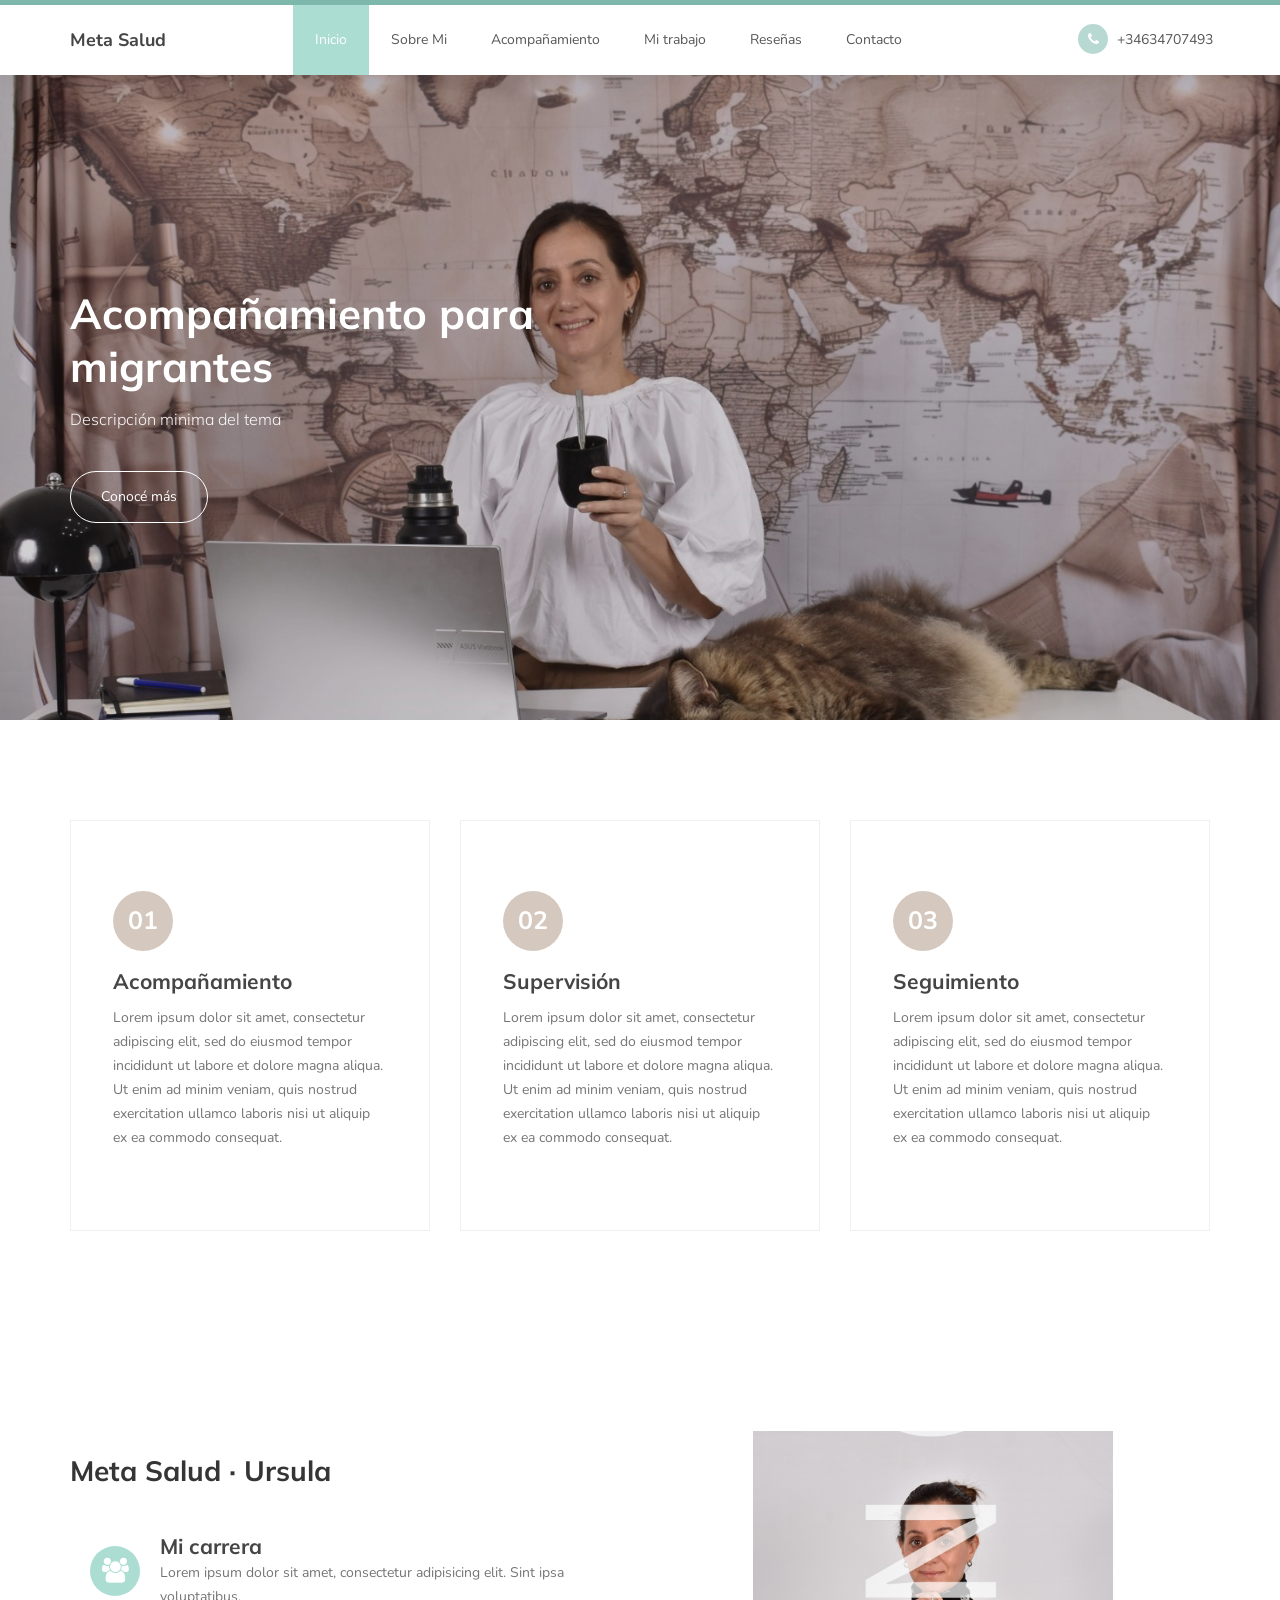
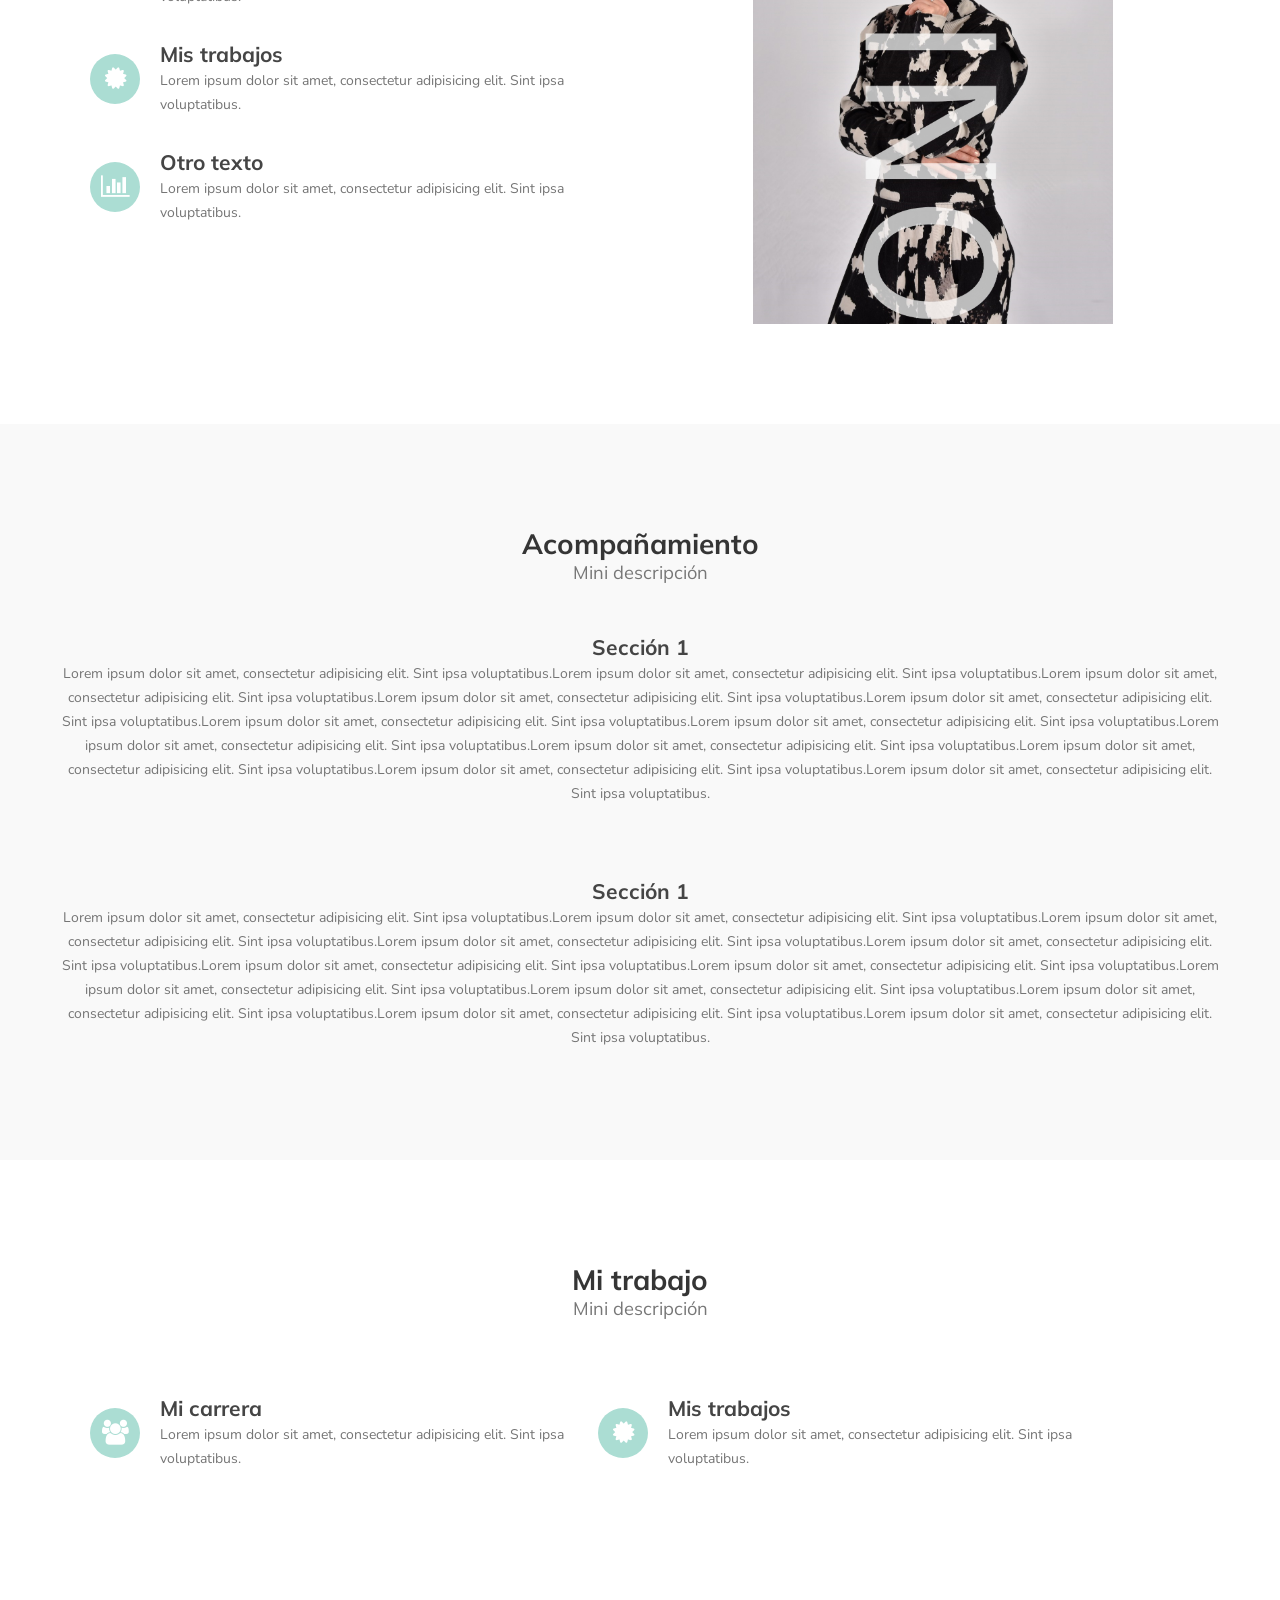
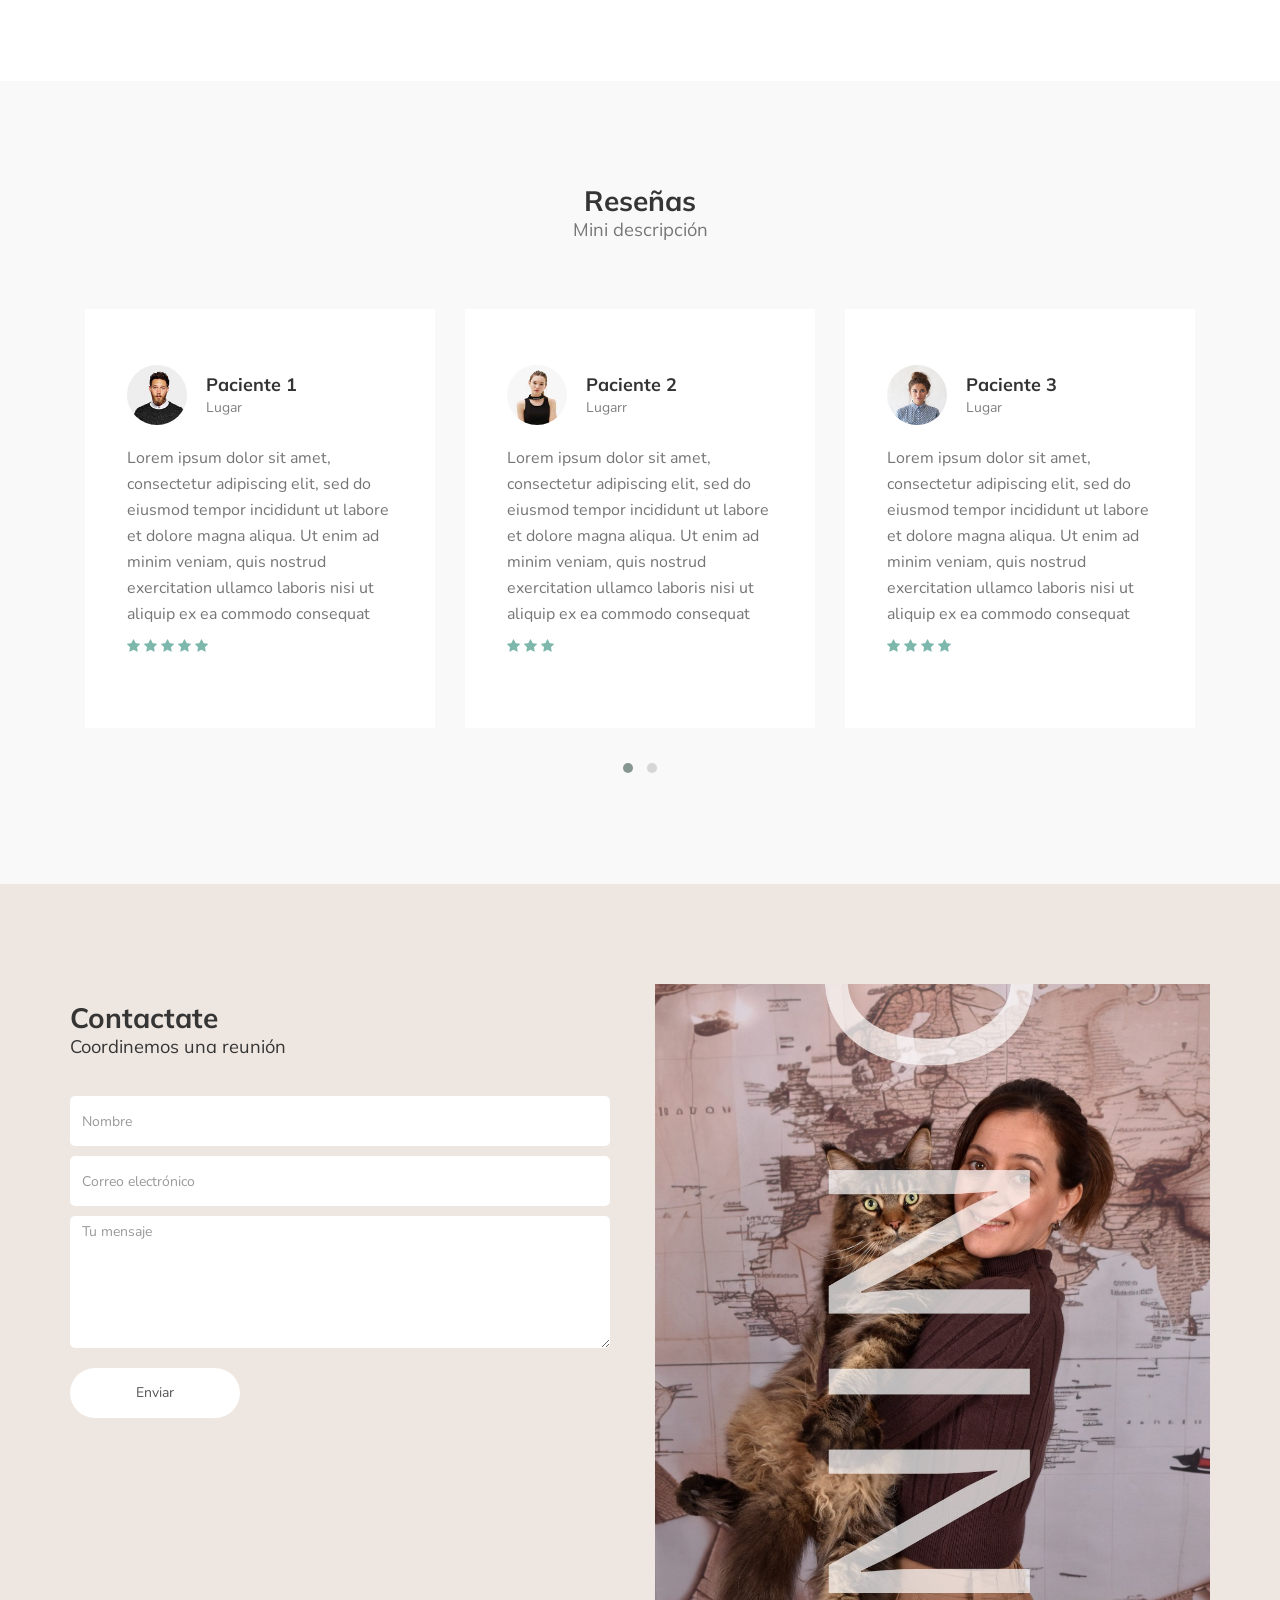
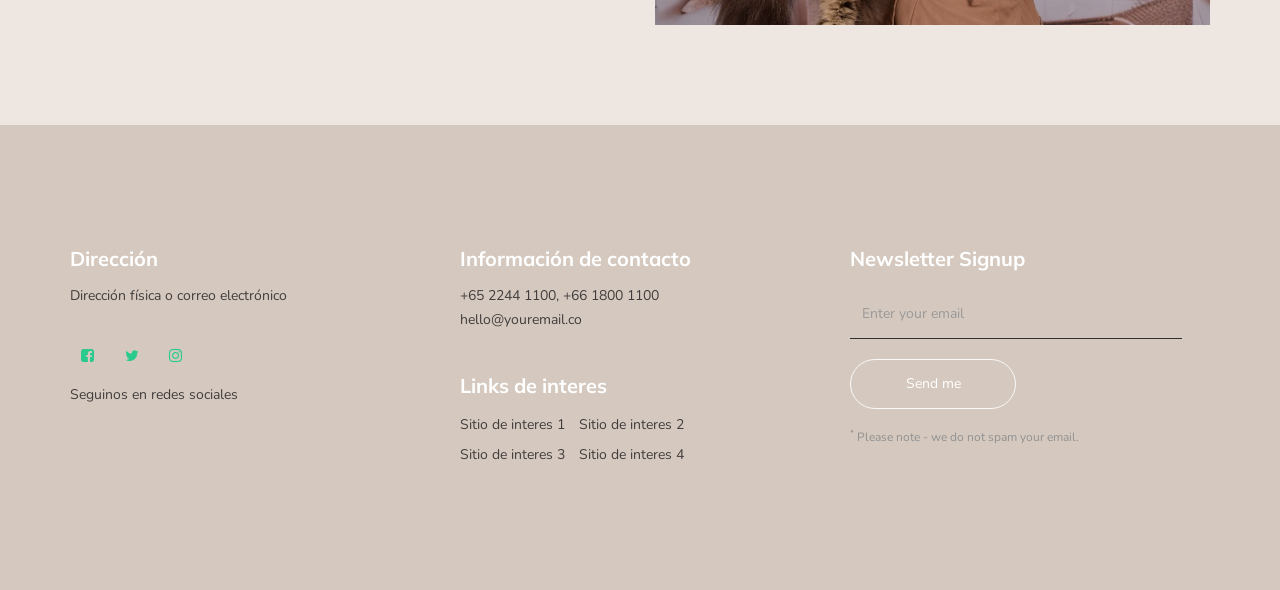
==== index.html @ 5725abe3 "Add files via upload" ====
<!DOCTYPE html>
<html lang="en">
<head>

     <title>Meta Salud - Ursula</title>
<!-- 

Known Template 

https://templatemo.com/tm-516-known

-->
     <meta charset="UTF-8">
     <meta http-equiv="X-UA-Compatible" content="IE=Edge">
     <meta name="description" content="">
     <meta name="keywords" content="">
     <meta name="author" content="">
     <meta name="viewport" content="width=device-width, initial-scale=1, maximum-scale=1">

     <link rel="stylesheet" href="css/bootstrap.min.css">
     <link rel="stylesheet" href="css/font-awesome.min.css">
     <link rel="stylesheet" href="css/owl.carousel.css">
     <link rel="stylesheet" href="css/owl.theme.default.min.css">

     <!-- MAIN CSS -->
     <link rel="stylesheet" href="css/templatemo-style.css">

</head>
<body id="top" data-spy="scroll" data-target=".navbar-collapse" data-offset="50">

     <!-- PRE LOADER -->
     <section class="preloader">
          <div class="spinner">

               <span class="spinner-rotate"></span>
               
          </div>
     </section>


     <!-- MENU -->
     <section class="navbar custom-navbar navbar-fixed-top" role="navigation">
          <div class="container">

               <div class="navbar-header">
                    <button class="navbar-toggle" data-toggle="collapse" data-target=".navbar-collapse">
                         <span class="icon icon-bar"></span>
                         <span class="icon icon-bar"></span>
                         <span class="icon icon-bar"></span>
                    </button>

                    <!-- lOGO TEXT HERE -->
                    <a href="#" class="navbar-brand">Meta Salud</a>
               </div>

               <!-- MENU LINKS -->
               <div class="collapse navbar-collapse">
                    <ul class="nav navbar-nav navbar-nav-first">
                         <li><a href="#top" class="smoothScroll">Inicio</a></li>
                         <li><a href="#about" class="smoothScroll">Sobre Mi</a></li>
                         <li><a href="#team" class="smoothScroll">Acompañamiento</a></li>
                         <li><a href="#courses" class="smoothScroll">Mi trabajo</a></li>
                         <li><a href="#testimonial" class="smoothScroll">Reseñas</a></li>
                         <li><a href="#contact" class="smoothScroll">Contacto</a></li>
                    </ul>

                    <ul class="nav navbar-nav navbar-right">
                         <li><a href="https://wa.me/+34634707493"><i class="fa fa-phone"></i> +34634707493</a></li>
                    </ul>
               </div>

          </div>
     </section>


     <!-- HOME -->
     <section id="home">
          <div class="row">

                    <div class="owl-carousel owl-theme home-slider">
                         <div class="item item-first">
                              <div class="caption">
                                   <div class="container">
                                        <div class="col-md-6 col-sm-12">
                                             <h1>Acompañamiento para migrantes</h1>
                                             <h3>Descripción minima del tema</h3>
                                             <a href="#feature" class="section-btn btn btn-default smoothScroll">Conocé más</a>
                                        </div>
                                   </div>
                              </div>
                         </div>

                         <div class="item item-second">
                              <div class="caption">
                                   <div class="container">
                                        <div class="col-md-6 col-sm-12">
                                             <h1>Terapia Psicológica para migrantes</h1>
                                             <h3>Descripción minima del tema.</h3>
                                             <a href="#feature" class="section-btn btn btn-default smoothScroll">Conocé más</a>
                                        </div>
                                   </div>
                              </div>
                         </div>

                         <div class="item item-third">
                              <div class="caption">
                                   <div class="container">
                                        <div class="col-md-6 col-sm-12">
                                             <h1>Necesitas acompañamiento?</h1>
                                             <h3>Descripción minima del tema <a rel="nofollow" href="https://www.facebook.com/templatemo">templatemo</a> page.</h3>
                                             <a href="#contact" class="section-btn btn btn-default smoothScroll">Contactame</a>
                                        </div>
                                   </div>
                              </div>
                         </div>
                    </div>
          </div>
     </section>


     <!-- FEATURE -->
     <section id="feature">
          <div class="container">
               <div class="row">

                    <div class="col-md-4 col-sm-4">
                         <div class="feature-thumb">
                              <span>01</span>
                              <h3>Acompañamiento</h3>
                              <p>Lorem ipsum dolor sit amet, consectetur adipiscing elit, sed do eiusmod tempor incididunt ut labore et dolore magna aliqua. Ut enim ad minim veniam, quis nostrud exercitation ullamco laboris nisi ut aliquip ex ea commodo consequat.</p>
                         </div>
                    </div>

                    <div class="col-md-4 col-sm-4">
                         <div class="feature-thumb">
                              <span>02</span>
                              <h3>Supervisión</h3>
                              <p>Lorem ipsum dolor sit amet, consectetur adipiscing elit, sed do eiusmod tempor incididunt ut labore et dolore magna aliqua. Ut enim ad minim veniam, quis nostrud exercitation ullamco laboris nisi ut aliquip ex ea commodo consequat.</p>
                         </div>
                    </div>

                    <div class="col-md-4 col-sm-4">
                         <div class="feature-thumb">
                              <span>03</span>
                              <h3>Seguimiento</h3>
                              <p>Lorem ipsum dolor sit amet, consectetur adipiscing elit, sed do eiusmod tempor incididunt ut labore et dolore magna aliqua. Ut enim ad minim veniam, quis nostrud exercitation ullamco laboris nisi ut aliquip ex ea commodo consequat.</p>
                         </div>
                    </div>

               </div>
          </div>
     </section>


     <!-- ABOUT -->
     <section id="about">
          <div class="container">
               <div class="row">

                    <div class="col-md-6 col-sm-12">
                         <div class="about-info">
                              <h2>Meta Salud · Ursula</h2></p>

                              <figure>
                                   <span><i class="fa fa-users"></i></span>
                                   <figcaption>
                                        <h3>Mi carrera</h3>
                                        <p>Lorem ipsum dolor sit amet, consectetur adipisicing elit. Sint ipsa voluptatibus.</p>
                                   </figcaption>
                              </figure>

                              <figure>
                                   <span><i class="fa fa-certificate"></i></span>
                                   <figcaption>
                                        <h3>Mis trabajos</h3>
                                        <p>Lorem ipsum dolor sit amet, consectetur adipisicing elit. Sint ipsa voluptatibus.</p>
                                   </figcaption>
                              </figure>

                              <figure>
                                   <span><i class="fa fa-bar-chart-o"></i></span>
                                   <figcaption>
                                        <h3>Otro texto</h3>
                                        <p>Lorem ipsum dolor sit amet, consectetur adipisicing elit. Sint ipsa voluptatibus.</p>
                                   </figcaption>
                              </figure>
                         </div>
                    </div>

                    <div class="col-md-offset-1 col-md-4 col-sm-12">
                         <div>
                          <img src="images/fotoursu.jpg" class="img-responsive" alt="">
                             
                         </div>
                    </div>

               </div>
          </div>
     </section>


     <!-- TEAM -->
     <section id="team">
          <div class="container">
               <div class="row">

                    <div class="col-md-12 col-sm-12">
                         <div class="section-title">
                              <h2>Acompañamiento <small>Mini descripción</small></h2>
                         </div>
                    </div>
                     <h3>Sección 1</h3>
                                        <p>Lorem ipsum dolor sit amet, consectetur adipisicing elit. Sint ipsa voluptatibus.Lorem ipsum dolor sit amet, consectetur adipisicing elit. Sint ipsa voluptatibus.Lorem ipsum dolor sit amet, consectetur adipisicing elit. Sint ipsa voluptatibus.Lorem ipsum dolor sit amet, consectetur adipisicing elit. Sint ipsa voluptatibus.Lorem ipsum dolor sit amet, consectetur adipisicing elit. Sint ipsa voluptatibus.Lorem ipsum dolor sit amet, consectetur adipisicing elit. Sint ipsa voluptatibus.Lorem ipsum dolor sit amet, consectetur adipisicing elit. Sint ipsa voluptatibus.Lorem ipsum dolor sit amet, consectetur adipisicing elit. Sint ipsa voluptatibus.Lorem ipsum dolor sit amet, consectetur adipisicing elit. Sint ipsa voluptatibus.Lorem ipsum dolor sit amet, consectetur adipisicing elit. Sint ipsa voluptatibus.Lorem ipsum dolor sit amet, consectetur adipisicing elit. Sint ipsa voluptatibus.Lorem ipsum dolor sit amet, consectetur adipisicing elit. Sint ipsa voluptatibus.</p>
                                       <br><br>
                    <h3>Sección 1</h3>
                                        <p>Lorem ipsum dolor sit amet, consectetur adipisicing elit. Sint ipsa voluptatibus.Lorem ipsum dolor sit amet, consectetur adipisicing elit. Sint ipsa voluptatibus.Lorem ipsum dolor sit amet, consectetur adipisicing elit. Sint ipsa voluptatibus.Lorem ipsum dolor sit amet, consectetur adipisicing elit. Sint ipsa voluptatibus.Lorem ipsum dolor sit amet, consectetur adipisicing elit. Sint ipsa voluptatibus.Lorem ipsum dolor sit amet, consectetur adipisicing elit. Sint ipsa voluptatibus.Lorem ipsum dolor sit amet, consectetur adipisicing elit. Sint ipsa voluptatibus.Lorem ipsum dolor sit amet, consectetur adipisicing elit. Sint ipsa voluptatibus.Lorem ipsum dolor sit amet, consectetur adipisicing elit. Sint ipsa voluptatibus.Lorem ipsum dolor sit amet, consectetur adipisicing elit. Sint ipsa voluptatibus.Lorem ipsum dolor sit amet, consectetur adipisicing elit. Sint ipsa voluptatibus.Lorem ipsum dolor sit amet, consectetur adipisicing elit. Sint ipsa voluptatibus.</p>
                    

                    <!--div class="col-md-3 col-sm-6">
                         <div class="team-thumb">
                              <div class="team-image">
                                   <img src="images/author-image1.jpg" class="img-responsive" alt="">
                              </div>
                              <div class="team-info">
                                   <h3>Mark Wilson</h3>
                                   <span>I love Teaching</span>
                              </div>
                              <ul class="social-icon">
                                   <li><a href="#" class="fa fa-facebook-square" attr="facebook icon"></a></li>
                                   <li><a href="#" class="fa fa-twitter"></a></li>
                                   <li><a href="#" class="fa fa-instagram"></a></li>
                              </ul>
                         </div>
                    </div>

                    <div class="col-md-3 col-sm-6">
                         <div class="team-thumb">
                              <div class="team-image">
                                   <img src="images/author-image2.jpg" class="img-responsive" alt="">
                              </div>
                              <div class="team-info">
                                   <h3>Catherine</h3>
                                   <span>Education is the key!</span>
                              </div>
                              <ul class="social-icon">
                                   <li><a href="#" class="fa fa-google"></a></li>
                                   <li><a href="#" class="fa fa-instagram"></a></li>
                              </ul>
                         </div>
                    </div>

                    <div class="col-md-3 col-sm-6">
                         <div class="team-thumb">
                              <div class="team-image">
                                   <img src="images/author-image3.jpg" class="img-responsive" alt="">
                              </div>
                              <div class="team-info">
                                   <h3>Jessie Ca</h3>
                                   <span>I like Online Courses</span>
                              </div>
                              <ul class="social-icon">
                                   <li><a href="#" class="fa fa-twitter"></a></li>
                                   <li><a href="#" class="fa fa-envelope-o"></a></li>
                                   <li><a href="#" class="fa fa-linkedin"></a></li>
                              </ul>
                         </div>
                    </div>

                    <div class="col-md-3 col-sm-6">
                         <div class="team-thumb">
                              <div class="team-image">
                                   <img src="images/author-image4.jpg" class="img-responsive" alt="">
                              </div>
                              <div class="team-info">
                                   <h3>Andrew Berti</h3>
                                   <span>Learning is fun</span>
                              </div>
                              <ul class="social-icon">
                                   <li><a href="#" class="fa fa-twitter"></a></li>
                                   <li><a href="#" class="fa fa-google"></a></li>
                                   <li><a href="#" class="fa fa-behance"></a></li>
                              </ul>
                         </div-->
                    </div>

               </div>
          </div>
     </section>


     <!-- Courses -->
     <section id="courses">
          <div class="container">
               <div class="row">

                    <div class="col-md-12 col-sm-12">
                         <div class="section-title">
                              <h2>Mi trabajo <small>Mini descripción</small></h2>
                         </div>

     <section id="about" style="padding-top:5px">
          <div>
               <div>
                              <figure>
                                   <span><i class="fa fa-users"></i></span>
                                   <figcaption>
                                        <h3>Mi carrera</h3>
                                        <p>Lorem ipsum dolor sit amet, consectetur adipisicing elit. Sint ipsa voluptatibus.</p>
                                   </figcaption>
                              </figure>

                              <figure>
                                   <span><i class="fa fa-certificate"></i></span>
                                   <figcaption>
                                        <h3>Mis trabajos</h3>
                                        <p>Lorem ipsum dolor sit amet, consectetur adipisicing elit. Sint ipsa voluptatibus.</p>
                                   </figcaption>
                              </figure>

                    </div>

                    <div class="col-md-offset-1 col-md-4 col-sm-12">
                         <div>
                            
                         </div>
                    </div>

               </div>
          </div>
                         <!--div class="owl-carousel owl-theme owl-courses">
                              <div class="col-md-4 col-sm-4">
                                   <div class="item">
                                        <div class="courses-thumb">
                                             <div class="courses-top">
                                                  <div class="courses-image">
                                                       <img src="images/courses-image1.jpg" class="img-responsive" alt="">
                                                  </div>
                                                  <div class="courses-date">
                                                       <span><i class="fa fa-calendar"></i> 12 / 7 / 2018</span>
                                                       <span><i class="fa fa-clock-o"></i> 7 Hours</span>
                                                  </div>
                                             </div>

                                             <div class="courses-detail">
                                                  <h3><a href="#">Social Media Management</a></h3>
                                                  <p>Lorem ipsum dolor sit amet, consectetur adipiscing elit.</p>
                                             </div>

                                             <div class="courses-info">
                                                  <div class="courses-author">
                                                       <img src="images/author-image1.jpg" class="img-responsive" alt="">
                                                       <span>Mark Wilson</span>
                                                  </div>
                                                  <div class="courses-price">
                                                       <a href="#"><span>USD 25</span></a>
                                                  </div>
                                             </div>
                                        </div>
                                   </div>
                              </div>

                              <div class="col-md-4 col-sm-4">
                                   <div class="item">
                                        <div class="courses-thumb">
                                             <div class="courses-top">
                                                  <div class="courses-image">
                                                       <img src="images/courses-image2.jpg" class="img-responsive" alt="">
                                                  </div>
                                                  <div class="courses-date">
                                                       <span><i class="fa fa-calendar"></i> 20 / 7 / 2018</span>
                                                       <span><i class="fa fa-clock-o"></i> 4.5 Hours</span>
                                                  </div>
                                             </div>

                                             <div class="courses-detail">
                                                  <h3><a href="#">Graphic & Web Design</a></h3>
                                                  <p>Lorem ipsum dolor sit amet, consectetur adipiscing elit.</p>
                                             </div>

                                             <div class="courses-info">
                                                  <div class="courses-author">
                                                       <img src="images/author-image2.jpg" class="img-responsive" alt="">
                                                       <span>Jessica</span>
                                                  </div>
                                                  <div class="courses-price">
                                                       <a href="#"><span>USD 80</span></a>
                                                  </div>
                                             </div>
                                        </div>
                                   </div>
                              </div>

                              <div class="col-md-4 col-sm-4">
                                   <div class="item">
                                        <div class="courses-thumb">
                                             <div class="courses-top">
                                                  <div class="courses-image">
                                                       <img src="images/courses-image3.jpg" class="img-responsive" alt="">
                                                  </div>
                                                  <div class="courses-date">
                                                       <span><i class="fa fa-calendar"></i> 15 / 8 / 2018</span>
                                                       <span><i class="fa fa-clock-o"></i> 6 Hours</span>
                                                  </div>
                                             </div>

                                             <div class="courses-detail">
                                                  <h3><a href="#">Marketing Communication</a></h3>
                                                  <p>Lorem ipsum dolor sit amet, consectetur adipiscing elit.</p>
                                             </div>

                                             <div class="courses-info">
                                                  <div class="courses-author">
                                                       <img src="images/author-image3.jpg" class="img-responsive" alt="">
                                                       <span>Catherine</span>
                                                  </div>
                                                  <div class="courses-price free">
                                                       <a href="#"><span>Free</span></a>
                                                  </div>
                                             </div>
                                        </div>
                                   </div>
                              </div>

                              <div class="col-md-4 col-sm-4">
                                   <div class="item">
                                        <div class="courses-thumb">
                                             <div class="courses-top">
                                                  <div class="courses-image">
                                                       <img src="images/courses-image4.jpg" class="img-responsive" alt="">
                                                  </div>
                                                  <div class="courses-date">
                                                       <span><i class="fa fa-calendar"></i> 10 / 8 / 2018</span>
                                                       <span><i class="fa fa-clock-o"></i> 8 Hours</span>
                                                  </div>
                                             </div>

                                             <div class="courses-detail">
                                                  <h3><a href="#">Summer Kids</a></h3>
                                                  <p>Lorem ipsum dolor sit amet, consectetur adipiscing elit.</p>
                                             </div>

                                             <div class="courses-info">
                                                  <div class="courses-author">
                                                       <img src="images/author-image1.jpg" class="img-responsive" alt="">
                                                       <span>Mark Wilson</span>
                                                  </div>
                                                  <div class="courses-price">
                                                       <a href="#"><span>USD 45</span></a>
                                                  </div>
                                             </div>
                                        </div>
                                   </div>
                              </div>

                              <div class="col-md-4 col-sm-4">
                                   <div class="item">
                                        <div class="courses-thumb">
                                             <div class="courses-top">
                                                  <div class="courses-image">
                                                       <img src="images/courses-image5.jpg" class="img-responsive" alt="">
                                                  </div>
                                                  <div class="courses-date">
                                                       <span><i class="fa fa-calendar"></i> 5 / 10 / 2018</span>
                                                       <span><i class="fa fa-clock-o"></i> 10 Hours</span>
                                                  </div>
                                             </div>

                                             <div class="courses-detail">
                                                  <h3><a href="#">Business &amp; Management</a></h3>
                                                  <p>Lorem ipsum dolor sit amet, consectetur adipiscing elit.</p>
                                             </div>

                                             <div class="courses-info">
                                                  <div class="courses-author">
                                                       <img src="images/author-image2.jpg" class="img-responsive" alt="">
                                                       <span>Jessica</span>
                                                  </div>
                                                  <div class="courses-price free">
                                                       <a href="#"><span>Free</span></a>
                                                  </div>
                                             </div>
                                        </div>
                                   </div>
                              </div>

                         </div>

               </div-->
          </div>
     </section>


     <!-- TESTIMONIAL -->
     <section id="testimonial">
          <div class="container">
               <div class="row">

                    <div class="col-md-12 col-sm-12">
                         <div class="section-title">
                              <h2>Reseñas <small>Mini descripción</small></h2>
                         </div>

                         <div class="owl-carousel owl-theme owl-client">
                              <div class="col-md-4 col-sm-4">
                                   <div class="item">
                                        <div class="tst-image">
                                             <img src="images/tst-image1.jpg" class="img-responsive" alt="">
                                        </div>
                                        <div class="tst-author">
                                             <h4>Paciente 1</h4>
                                             <span>Lugar</span>
                                        </div>
                                        <p>Lorem ipsum dolor sit amet, consectetur adipiscing elit, sed do eiusmod tempor incididunt ut labore et dolore magna aliqua. Ut enim ad minim veniam, quis nostrud exercitation ullamco laboris nisi ut aliquip ex ea commodo consequat</p>
                                        <div class="tst-rating">
                                             <i class="fa fa-star"></i>
                                             <i class="fa fa-star"></i>
                                             <i class="fa fa-star"></i>
                                             <i class="fa fa-star"></i>
                                             <i class="fa fa-star"></i>
                                        </div>
                                   </div>
                              </div>

                              <div class="col-md-4 col-sm-4">
                                   <div class="item">
                                        <div class="tst-image">
                                             <img src="images/tst-image2.jpg" class="img-responsive" alt="">
                                        </div>
                                        <div class="tst-author">
                                             <h4>Paciente 2</h4>
                                             <span>Lugarr</span>
                                        </div>
                                        <p>Lorem ipsum dolor sit amet, consectetur adipiscing elit, sed do eiusmod tempor incididunt ut labore et dolore magna aliqua. Ut enim ad minim veniam, quis nostrud exercitation ullamco laboris nisi ut aliquip ex ea commodo consequat</p>
                                        <div class="tst-rating">
                                             <i class="fa fa-star"></i>
                                             <i class="fa fa-star"></i>
                                             <i class="fa fa-star"></i>
                                        </div>
                                   </div>
                              </div>

                              <div class="col-md-4 col-sm-4">
                                   <div class="item">
                                        <div class="tst-image">
                                             <img src="images/tst-image3.jpg" class="img-responsive" alt="">
                                        </div>
                                        <div class="tst-author">
                                             <h4>Paciente 3</h4>
                                             <span>Lugar</span>
                                        </div>
                                        <p>Lorem ipsum dolor sit amet, consectetur adipiscing elit, sed do eiusmod tempor incididunt ut labore et dolore magna aliqua. Ut enim ad minim veniam, quis nostrud exercitation ullamco laboris nisi ut aliquip ex ea commodo consequat</p>
                                        <div class="tst-rating">
                                             <i class="fa fa-star"></i>
                                             <i class="fa fa-star"></i>
                                             <i class="fa fa-star"></i>
                                             <i class="fa fa-star"></i>
                                        </div>
                                   </div>
                              </div>

                              <div class="col-md-4 col-sm-4">
                                   <div class="item">
                                        <div class="tst-image">
                                             <img src="images/tst-image4.jpg" class="img-responsive" alt="">
                                        </div>
                                        <div class="tst-author">
                                             <h4>Paciente 4</h4>
                                             <span>Lugar</span>
                                        </div>
                                        <p>Lorem ipsum dolor sit amet, consectetur adipiscing elit, sed do eiusmod tempor incididunt ut labore et dolore magna aliqua. Ut enim ad minim veniam, quis nostrud exercitation ullamco laboris nisi ut aliquip ex ea commodo consequat</p>
                                        <div class="tst-rating">
                                             <i class="fa fa-star"></i>
                                             <i class="fa fa-star"></i>
                                             <i class="fa fa-star"></i>
                                             <i class="fa fa-star"></i>
                                        </div>
                                   </div>
                              </div>

                         </div>

               </div>
          </div>
     </section> 


     <!-- CONTACT -->
     <section id="contact">
          <div class="container">
               <div class="row">

                    <div class="col-md-6 col-sm-12">
                         <form id="contact-form" role="form" action="" method="post">
                              <div class="section-title">
                                   <h2>Contactate <small>Coordinemos una reunión</small></h2>
                              </div>

                              <div class="col-md-12 col-sm-12">
                                   <input type="text" class="form-control" placeholder="Nombre" name="name" required>
                    
                                   <input type="email" class="form-control" placeholder="Correo electrónico" name="email" required>

                                   <textarea class="form-control" rows="6" placeholder="Tu mensaje" name="message" required></textarea>
                              </div>

                              <div class="col-md-4 col-sm-12">
                                   <input type="submit" class="form-control" name="send message" value="Enviar">
                              </div>

                         </form>
                    </div>

                    <div class="col-md-6 col-sm-12">
                         <div class="contact-image">
                              <img src="images/contact-image.jpg" class="img-responsive" alt="Smiling Two Girls">
                         </div>
                    </div>

               </div>
          </div>
     </section>       


     <!-- FOOTER -->
     <footer id="footer">
          <div class="container">
               <div class="row">

                    <div class="col-md-4 col-sm-6">
                         <div class="footer-info">
                              <div class="section-title">
                                   <h2>Dirección</h2>
                              </div>
                              <address>
                                   <p>Dirección física o correo electrónico</p>
                              </address>

                              <ul class="social-icon">
                                   <li><a href="#" class="fa fa-facebook-square" attr="facebook icon"></a></li>
                                   <li><a href="#" class="fa fa-twitter"></a></li>
                                   <li><a href="#" class="fa fa-instagram"></a></li>
                              </ul>

                              <div class="copyright-text"> 
                                   <p>Seguinos en redes sociales</p>
                                   
                              </div>
                         </div>
                    </div>

                    <div class="col-md-4 col-sm-6">
                         <div class="footer-info">
                              <div class="section-title">
                                   <h2>Información de contacto</h2>
                              </div>
                              <address>
                                   <p>+65 2244 1100, +66 1800 1100</p>
                                   <p><a href="mailto:youremail.co">hello@youremail.co</a></p>
                              </address>

                              <div class="footer_menu">
                                   <h2>Links de interes</h2>
                                   <ul>
                                        <li><a href="#">Sitio de interes 1</a></li>
                                        <li><a href="#">Sitio de interes 2</a></li>
                                        <li><a href="#">Sitio de interes 3</a></li>
                                        <li><a href="#">Sitio de interes 4</a></li>
                                   </ul>
                              </div>
                         </div>
                    </div>

                    <div class="col-md-4 col-sm-12">
                         <div class="footer-info newsletter-form">
                              <div class="section-title">
                                   <h2>Newsletter Signup</h2>
                              </div>
                              <div>
                                   <div class="form-group">
                                        <form action="#" method="get">
                                             <input type="email" class="form-control" placeholder="Enter your email" name="email" id="email" required>
                                             <input type="submit" class="form-control" name="submit" id="form-submit" value="Send me">
                                        </form>
                                        <span><sup>*</sup> Please note - we do not spam your email.</span>
                                   </div>
                              </div>
                         </div>
                    </div>
                    
               </div>
          </div>
     </footer>


     <!-- SCRIPTS -->
     <script src="js/jquery.js"></script>
     <script src="js/bootstrap.min.js"></script>
     <script src="js/owl.carousel.min.js"></script>
     <script src="js/smoothscroll.js"></script>
     <script src="js/custom.js"></script>

</body>
</html>
---- css/templatemo-style.css ----
/*

Known Template 

https://templatemo.com/tm-516-known

*/

  @import url('https://fonts.googleapis.com/css?family=Muli:300,700|Nunito');

  body {
    background: #ffffff;
    font-family: 'Nunito', sans-serif;
    overflow-x: hidden;
    padding-top: 70px;
  }


  /*---------------------------------------
     TYPOGRAPHY              
  -----------------------------------------*/

  h1,h2,h3,h4,h5,h6 {
    font-family: 'Muli', sans-serif;
    font-weight: bold;
    line-height: inherit;
  }

  h1 {
    color: #252525;
    font-size: 3em;
    line-height: normal;
  }

  h2 {
    color: #353535;
    font-size: 2em;
    padding-bottom: 10px;
  }

  h3 {
    font-size: 1.5em;
    margin-bottom: 0;
  }

  h3,
  h3 a {
    color: #454545;
  }

  p {
    color: #757575;
    font-size: 14px;
    font-weight: normal;
    line-height: 24px;
  }



  /*---------------------------------------
     GENERAL               
  -----------------------------------------*/

  html{
    -webkit-font-smoothing: antialiased;
  }

  a {
    color: #252525;
    -webkit-transition: 0.5s;
    transition: 0.5s;
    text-decoration: none !important;
  }

  a,
  input, button,
  .form-control {
    -webkit-transition: 0.5s;
    transition: 0.5s;
  }

  a:hover, a:active, a:focus {
    color: #29ca8e;
    outline: none;
  }

  ::-webkit-scrollbar{
    width: 8px;
    height: 8px;
  }

  ::-webkit-scrollbar-thumb {
    cursor: pointer;
    background: #000000;
  }

  .section-title {
    padding-bottom: 40px;
  }

  .section-title h2 {
    margin: 0;
  }

  .section-title small {
    display: block;
  }

  .overlay {
    background: rgba(20,20,20,0.5);
    position: absolute;
    top: 0;
    right: 0;
    bottom: 0;
    left: 0;
    width: 100%;
    height: 100%;
  }

  .entry-form {
    background: #252020;
    border-radius: 100%;
    text-align: center;
    padding: 6em;
    width: 450px;
    height: 450px;
  }

  .entry-form h2 {
    color: #ffffff;
    margin: 0;
  }

  .entry-form .form-control {
    background: transparent;
    border: 0;
    border-bottom: 1px solid;
    border-radius: 0;
    box-shadow: none;
    height: 45px;
    margin: 10px 0;
  }

  .entry-form .submit-btn {
    background: #ffffff;
    border-radius: 50px;
    border: 0;
    color: #252020;
    width: 50%;
    height: 50px;
    margin: 30px auto;
    margin-bottom: 10px;
  }

  .entry-form .submit-btn:hover {
    background: #3f51b5;
    color: #ffffff;
  }

  section {
    position: relative;
    padding: 100px 0;
  }

  #team,
  #testimonial {
    background: #f9f9f9;
  }

  #team, 
  #testimonial {
    text-align: center;
  }
  
  #google-map iframe {
    border: 0;
    width: 100%;
    height: 390px;
  }



  /*---------------------------------------
     BUTTONS               
  -----------------------------------------*/

  .section-btn {
    background: transparent;
    border-radius: 50px;
    border: 1px solid #ffffff;
    color: #ffffff;
    font-size: inherit;
    font-weight: normal;
    padding: 15px 30px;
    transition: 0.5s;
  }

  .section-btn:hover {
    background: #ffffff;
    border-color: transparent;
  }



  /*---------------------------------------
       PRE LOADER              
  -----------------------------------------*/

  .preloader {
    position: fixed;
    top: 0;
    left: 0;
    width: 100%;
    height: 100%;
    z-index: 99999;
    display: flex;
    flex-flow: row nowrap;
    justify-content: center;
    align-items: center;
    background: none repeat scroll 0 0 #ffffff;
  }

  .spinner {
    border: 1px solid transparent;
    border-radius: 3px;
    position: relative;
  }

  .spinner:before {
    content: '';
    box-sizing: border-box;
    position: absolute;
    top: 50%;
    left: 50%;
    width: 45px;
    height: 45px;
    margin-top: -10px;
    margin-left: -10px;
    border-radius: 50%;
    border: 1px solid #575757;
    border-top-color: #ffffff;
    animation: spinner .9s linear infinite;
  }

  @-webkit-@keyframes spinner {
    to {transform: rotate(360deg);}
  }

  @keyframes spinner {
    to {transform: rotate(360deg);}
  }



  /*---------------------------------------
      MENU              
  -----------------------------------------*/

  .custom-navbar {
    background: #ffffff;
    border-top: 5px solid #7eb7ab;
    border-bottom: 0;
    -webkit-box-shadow: 0 1px 30px rgba(0, 0, 0, 0.1);
    -moz-box-shadow: 0 1px 30px rgba(0, 0, 0, 0.1);
    box-shadow: 0 1px 30px rgba(0, 0, 0, 0.1);
    padding: 12px 0;
    margin-bottom: 0;
    padding: 0;
  }

  .custom-navbar .navbar-brand {
    color: #454545;
    font-size: 18px;
    font-weight: bold;
    line-height: 40px;
  }

  .custom-navbar .navbar-nav.navbar-nav-first {
    margin-left: 8em;
  }

  .custom-navbar .navbar-nav.navbar-right li a {
    padding-right: 12px;
    padding-left: 12px;
  }

  .custom-navbar .navbar-nav.navbar-right li a .fa {
    background: #b8d9d2;
    border-radius: 100%;
    color: #ffffff;
    width: 30px;
    height: 30px;
    line-height: 30px;
    text-align: center;
    display: inline-block;
    margin-right: 5px;
  }

  .custom-navbar .nav li a {
    line-height: 40px;
    color: #575757;
    padding-right: 22px;
    padding-left: 22px;
  }

  .custom-navbar .navbar-nav > li > a:hover,
  .custom-navbar .navbar-nav > li > a:focus {
    background-color: transparent;
  }

  .custom-navbar .nav li a:hover {
    background-color: #abddd3;
    color: #ffffff;
  }

  .custom-navbar .nav li.active > a {
    background-color: #abddd3;
    color: #ffffff;
  }

  .custom-navbar .navbar-toggle {
    border: none;
    padding-top: 10px;
  }

  .custom-navbar .navbar-toggle {
    background-color: transparent;
  }

  .custom-navbar .navbar-toggle .icon-bar {
    background: #252525;
    border-color: transparent;
  }



  /*---------------------------------------
      HOME  & SLIDER            
  -----------------------------------------*/

  #home {
    padding: 0;
  }

  #home h1 {
    color: #ffffff;
  }

  #home h3 {
    color: #f9f9f9;
    font-size: 16px;
    font-weight: 300;
    margin: 0;
    padding: 5px 0 40px 0;
  }

  @media (min-width: 768px) {
    .home-slider .col-md-6 {
      padding-left: 0;
    }
  }

  .home-slider .caption {
    display: flex;
    justify-content: center;
    flex-direction: column;
    text-align: left;
    background-color: rgba(20,20,20,0.2);
    height: 100%;
    color: #fff;
    cursor: e-resize;
  }

  .home-slider .item {
    background-repeat: no-repeat;
    background-attachment: local;
    background-size: cover;
    height: 650px;
  }
  
  .caption h3 a { color: #FFF; }
  .caption h3 a:hover { color: #FF3; }

  .home-slider .item-first {
    background-image: url(../images/slider-image1.jpg);
	background-position: center;
  }

  .home-slider .item-second {
    background-image: url(../images/slider-image2.jpg);
  }

  .home-slider .item-third {
    background-image: url(../images/slider-image3.jpg);
  }



  /*---------------------------------------
      FEATURE              
  -----------------------------------------*/

  .feature-thumb {
    border: 1px solid #f0f0f0;
    padding: 5em 3em;
  }

  .feature-thumb span {
    background: #d5c9bf;
    border-radius: 50px;
    color: #ffffff;
    font-size: 25px;
    font-weight: bold;
    display: inline-block;
    width: 60px;
    height: 60px;
    line-height: 60px;
    text-align: center;
    margin-bottom: 5px;
  }

  .feature-thumb h3 {
    margin: 10px 0;
  }



  /*---------------------------------------
      ABOUT              
  -----------------------------------------*/

  #about figure {
    display: inline-block;
    vertical-align: top;
    margin-left: 15px;
  }

  #about figure span {
    float: left;
    margin-left: -15px;
    padding: 15px 20px;
    position: relative;
    top: 20px;
  }

  #about figure span i {
    background: #abddd3;
    border-radius: 50px;
    color: #ffffff;
    font-size: 25px;
    width: 50px;
    height: 50px;
    line-height: 50px;
    text-align: center;
  }



  /*---------------------------------------
      TEAM              
  -----------------------------------------*/

  .team-thumb {
    background: #ffffff;
    position: relative;
    overflow: hidden;
    text-align: left;
  }

  .team-info {
    padding: 20px 30px;
  }

  .team-image img {
    width: 100%;
  }

  .team-thumb .social-icon {
    border-top: 1px solid #f0f0f0;
    padding: 4px 20px 0 20px;
  }

  .team-thumb .social-icon li a {
    background: #ffffff;
    color: #252020;
  }

  .team-info h3 {
    margin: 0;
  }


  /*---------------------------------------
      COURSES             
  -----------------------------------------*/

  #courses .section-title {
    text-align: center;
  }

  #courses .owl-theme .owl-nav {
    margin-top: 30px;
  }

  #courses .owl-theme .owl-nav [class*=owl-] {
    border-radius: 2px;
    font-size: 16px;
    width: 30px;
    height: 30px;
    line-height: 30px;
    text-align: center;
    padding: 0;
  }

  .courses-thumb {
    background: #f9f9f9;
    position: relative;
  }

  .courses-top {
    position: relative;
  }

  .courses-image {
    background: linear-gradient(to right, #202020, #101010);
  }

  .courses-date {
    background: linear-gradient(rgba(255, 0, 0, 0), rgba(0, 0, 0, 0.6));
    width: 100%;
    position: absolute;
    bottom: 0;
    padding: 20px 25px;
  }

  .courses-date span,
  .courses-author span {
    font-size: 14px;
    font-weight: bold;
  }

  .courses-date span {
    color: #ffffff;
    display: inline-block;
    margin-right: 10px;
  }

  .courses-detail {
    padding: 25px 25px 15px 25px;
  }

  .courses-detail h3 {
    margin: 0 0 2px 0;
  }

  .courses-info {
    border-top: 1px solid #f0f0f0;
    position: relative;
    clear: both;
    padding: 15px 25px;
  }

  .courses-author,
  .courses-author span {
    display: inline-block;
    vertical-align: middle;
  }

  .courses-author img {
    display: inline-block !important;
    border-radius: 50px;
    width: 50px !important;
    height: 50px;
    margin-right: 10px;
  }

  .courses-price {
    float: right;
    margin-top: 10px;
  }

  .courses-price span {
    background: #29ca8e;
    border-radius: 2px;
    color: #ffffff;
    display: block;
    padding: 5px 10px;
  }

  .courses-price.free span {
    background: #3f51b5;
  }



  /*---------------------------------------
     NEWS              
  -----------------------------------------*/

  .news-thumb {
    clear: both;
    position: relative;
    overflow: hidden;
    margin-bottom: 30px;
  }

  .news-thumb .news-image {
    float: left;
    width: 40%;
    margin-right: 30px;
  }

  .news-info h3 {
    margin-top: 5px;
    margin-bottom: 10px;
  }

  .news-date span {
    color: #909090;
    font-weight: bold;
  }



  /*---------------------------------------
      TESTIMONIAL             
  -----------------------------------------*/

  #testimonial .item {
    background: #ffffff;
    margin: 20px 0;
    padding: 4em 3em;
    text-align: left;
  }

  #courses .col-md-4,
  #testimonial .col-md-4 {
    display: block;
    width: 100%;
  }

  #testimonial .item > p {
    font-size: 16px;
    line-height: 26px;
  }

  .tst-rating {
    margin-bottom: 15px;
  }

  .tst-rating .fa {
    color: #7eb7ab;
  }

  .tst-image,
  .tst-author {
    display: inline-block;
    vertical-align: middle;
    margin-bottom: 20px;
    text-align: left;
  }

  .tst-image img {
    border-radius: 50px;
    width: 60px !important;
    height: 60px;
    margin-right: 15px;
  }

  .tst-author h4 {
    margin: 0;
  }

  .tst-author span {
    color: #808080;
    font-size: 14px;
  }



  /*---------------------------------------
      CONTACT             
  -----------------------------------------*/

  #contact {
    background: #eee6e0;
  }

  #contact h2 {
    color: #353535;
  }

  #contact .section-title {
    padding-bottom: 20px;
  }

  #contact h2 > small,
  #contact p,
  #contact a {
    color: #353535;
  }

  #contact-form {
    padding: 1em 0;
  }

  #contact-form .col-md-12,
  #contact-form .col-md-4 {
    padding-left: 0;
  }

  #contact-form .form-control {
    border: 0;
    border-radius: 5px;
    box-shadow: none;
    margin: 10px 0;
  }

  #contact-form input {
    height: 50px;
  }

  #contact-form input[type='submit'] {
    border-radius: 50px;
    border: 1px solid transparent;
  }

  #contact-form input[type='submit']:hover {
    background: transparent;
    border-color: #ffffff;
    color: #ffffff;
  }
  



  /*---------------------------------------
     FOOTER              
  -----------------------------------------*/

  footer {
    background: #d5c9bf;
    padding: 120px 0;
  }

  footer .section-title {
    padding-bottom: 10px;
  }

  footer h2 {
    font-size: 20px;
  }

  footer a,
  footer p {
    color: #413d3d;
  }

  footer strong {
    color: #d9d9d9;
  }

  footer address p {
    margin-bottom: 0;
  }

  footer .social-icon {
    margin-top: 25px;
  }

  .footer-info {
    margin-right: 2em;
  }

  .footer-info h2 {
    color: #ffffff;
    padding: 0;
  }

  .footer_menu h2 {
    margin-top: 2em;
  }

  .footer_menu ul {
    margin: 0;
    padding: 0;
  }

  .footer_menu li {
    display: inline-block;
    list-style: none;
    margin: 5px 10px 5px 0;
  }

  .newsletter-form .form-control {
    background: transparent;
    border-radius: 0;
    box-shadow: none;
    border: 0;
    border-bottom: 1px solid #303030;
    height: 50px;
    margin: 5px 0;
  }

  .newsletter-form input[type="submit"] {
    background: transparent;
    border: 1px solid #f9f9f9;
    border-radius: 50px;
    color: #ffffff;
    display: block;
    margin-top: 20px;
    outline: none;
    width: 50%;
  }

  .newsletter-form input[type="submit"]:hover {
    background: #29ca8e;
    border-color: transparent;
  }

  .newsletter-form .form-group span {
    color: #909090;
    display: block;
    font-size: 12px;
    margin-top: 20px;
  }



  /*---------------------------------------
     SOCIAL ICON              
  -----------------------------------------*/

  .social-icon {
    position: relative;
    padding: 0;
    margin: 0;
  }

  .social-icon li {
    display: inline-block;
    list-style: none;
    margin-bottom: 5px;
  }

  .social-icon li a {
    border-radius: 100px;
    color: #29ca8e;
    font-size: 15px;
    width: 35px;
    height: 35px;
    line-height: 35px;
    text-decoration: none;
    text-align: center;
    transition: all 0.4s ease-in-out;
    position: relative;
    margin: 5px 5px 5px 0;
  }

  .social-icon li a:hover {
    background: #29ca8e;
    color: #ffffff;
  }



  /*---------------------------------------
     RESPONSIVE STYLES              
  -----------------------------------------*/

  @media screen and (max-width: 1170px) {
    .custom-navbar .navbar-nav.navbar-nav-first {
      margin-left: inherit;
    }
  }

  @media only screen and (max-width: 992px) {
    section,
    footer {
      padding: 60px 0;
    }

    .home-slider .item {
      background-position: center center;
    }

    .feature-thumb,
    .about-info,
    .team-thumb,
    .footer-info {
      margin-bottom: 50px;
    }

    .contact-image {
      margin-top: 50px;
    }
  }


  @media only screen and (min-width: 768px) and (max-width: 991px) {
    .custom-navbar .nav li a {
      padding-right: 10px;
      padding-left: 10px;
    }
  }

  @media only screen and (max-width: 767px) {
    h1 {
      font-size: 2.5em;
    }

    h1,h2,h3 {
      line-height: normal;
    }

    .custom-navbar {
      background: #ffffff;
      -webkit-box-shadow: 0 1px 30px rgba(0, 0, 0, 0.1);
      -moz-box-shadow: 0 1px 30px rgba(0, 0, 0, 0.1);
      box-shadow: 0 1px 30px rgba(0, 0, 0, 0.1);
      padding: 10px 0;
      text-align: center;
    }

    .custom-navbar .navbar-brand,
    .custom-navbar .nav li a {
      line-height: normal;
    }

    .custom-navbar .nav li a {
      padding: 10px;
    }

    .custom-navbar .navbar-brand,
    .top-nav-collapse .navbar-brand {
      color: #252525;
      font-weight: 600;
    }

    .custom-navbar .nav li a,
    .top-nav-collapse .nav li a {
      color: #575757;
    }

    .custom-navbar .navbar-nav.navbar-right li {
      display: inline-block;
    }

    .footer-info {
      margin-right: 0;
    }

    .footer-info.newsletter-form {
      margin-bottom: 0;
    }

    .entry-form {
      display: block;
      margin: 0 auto;
    }
  }


  @media only screen and (max-width: 580px) {
    h2 {
      font-size: 1.8em;
    }

    #testimonial .item {
      padding: 2em;
    }

    .contact-image {
      margin-top: 0;
    }
  }

  @media only screen and (max-width: 480px) {
    h1 {
      font-size: 2em;
    }

    #home h3 {
      font-size: 14px;
    }

    .entry-form {
      border-radius: 0;
      padding: 2em;
      max-width: 100%;
      max-height: 100%;
      width: inherit;
      height: inherit;
    }
  }
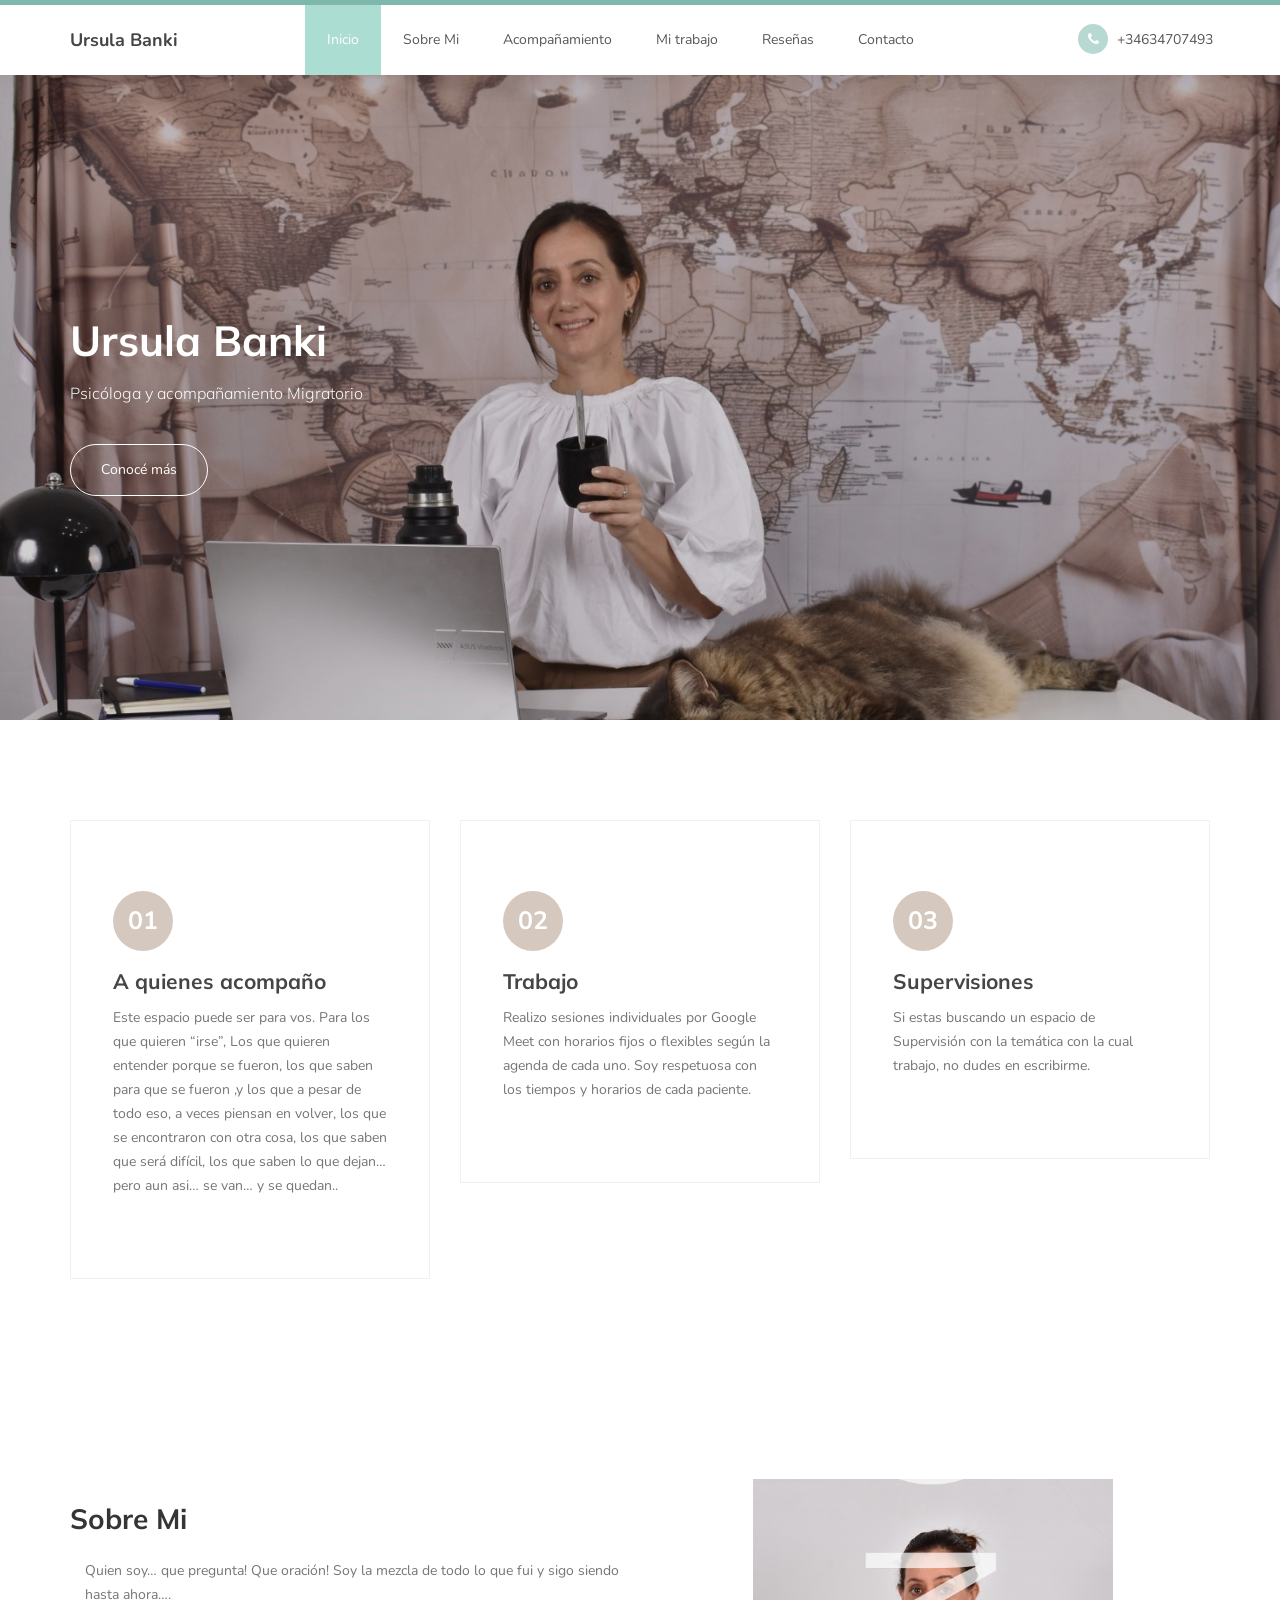
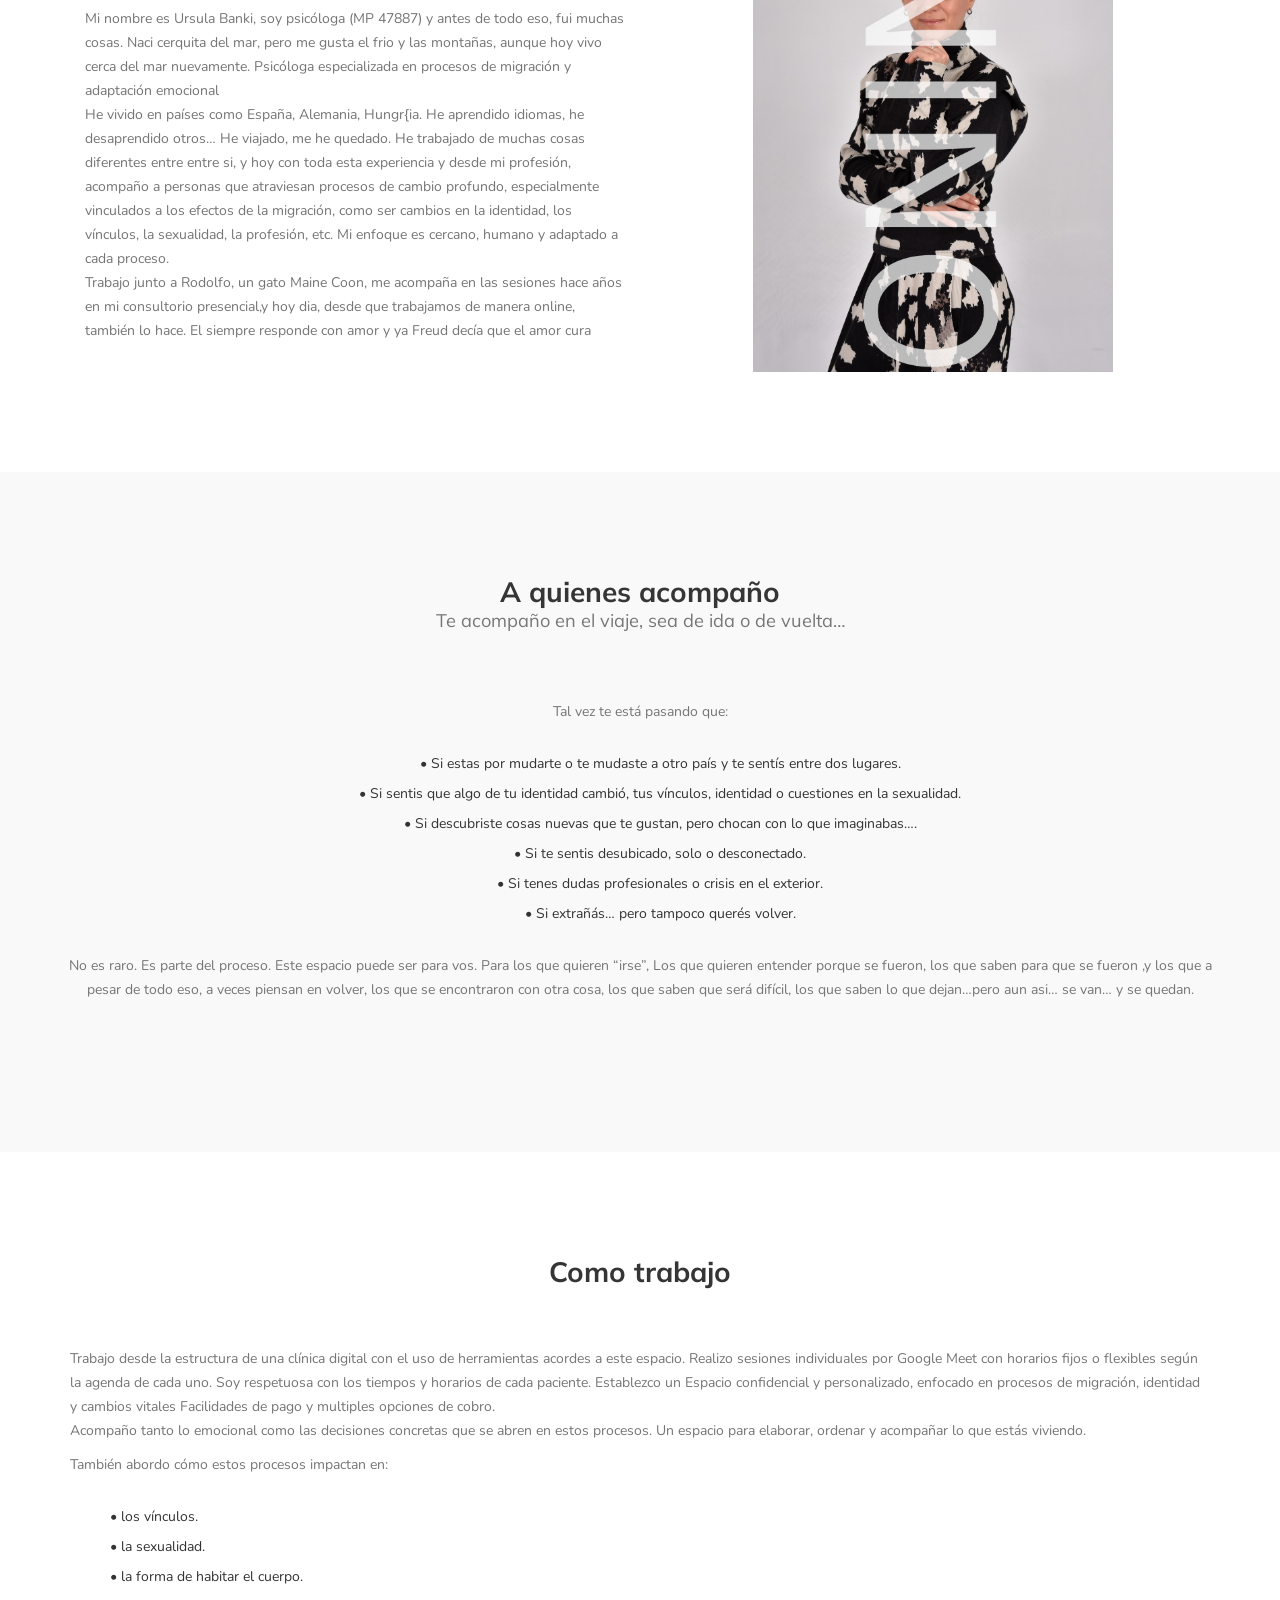
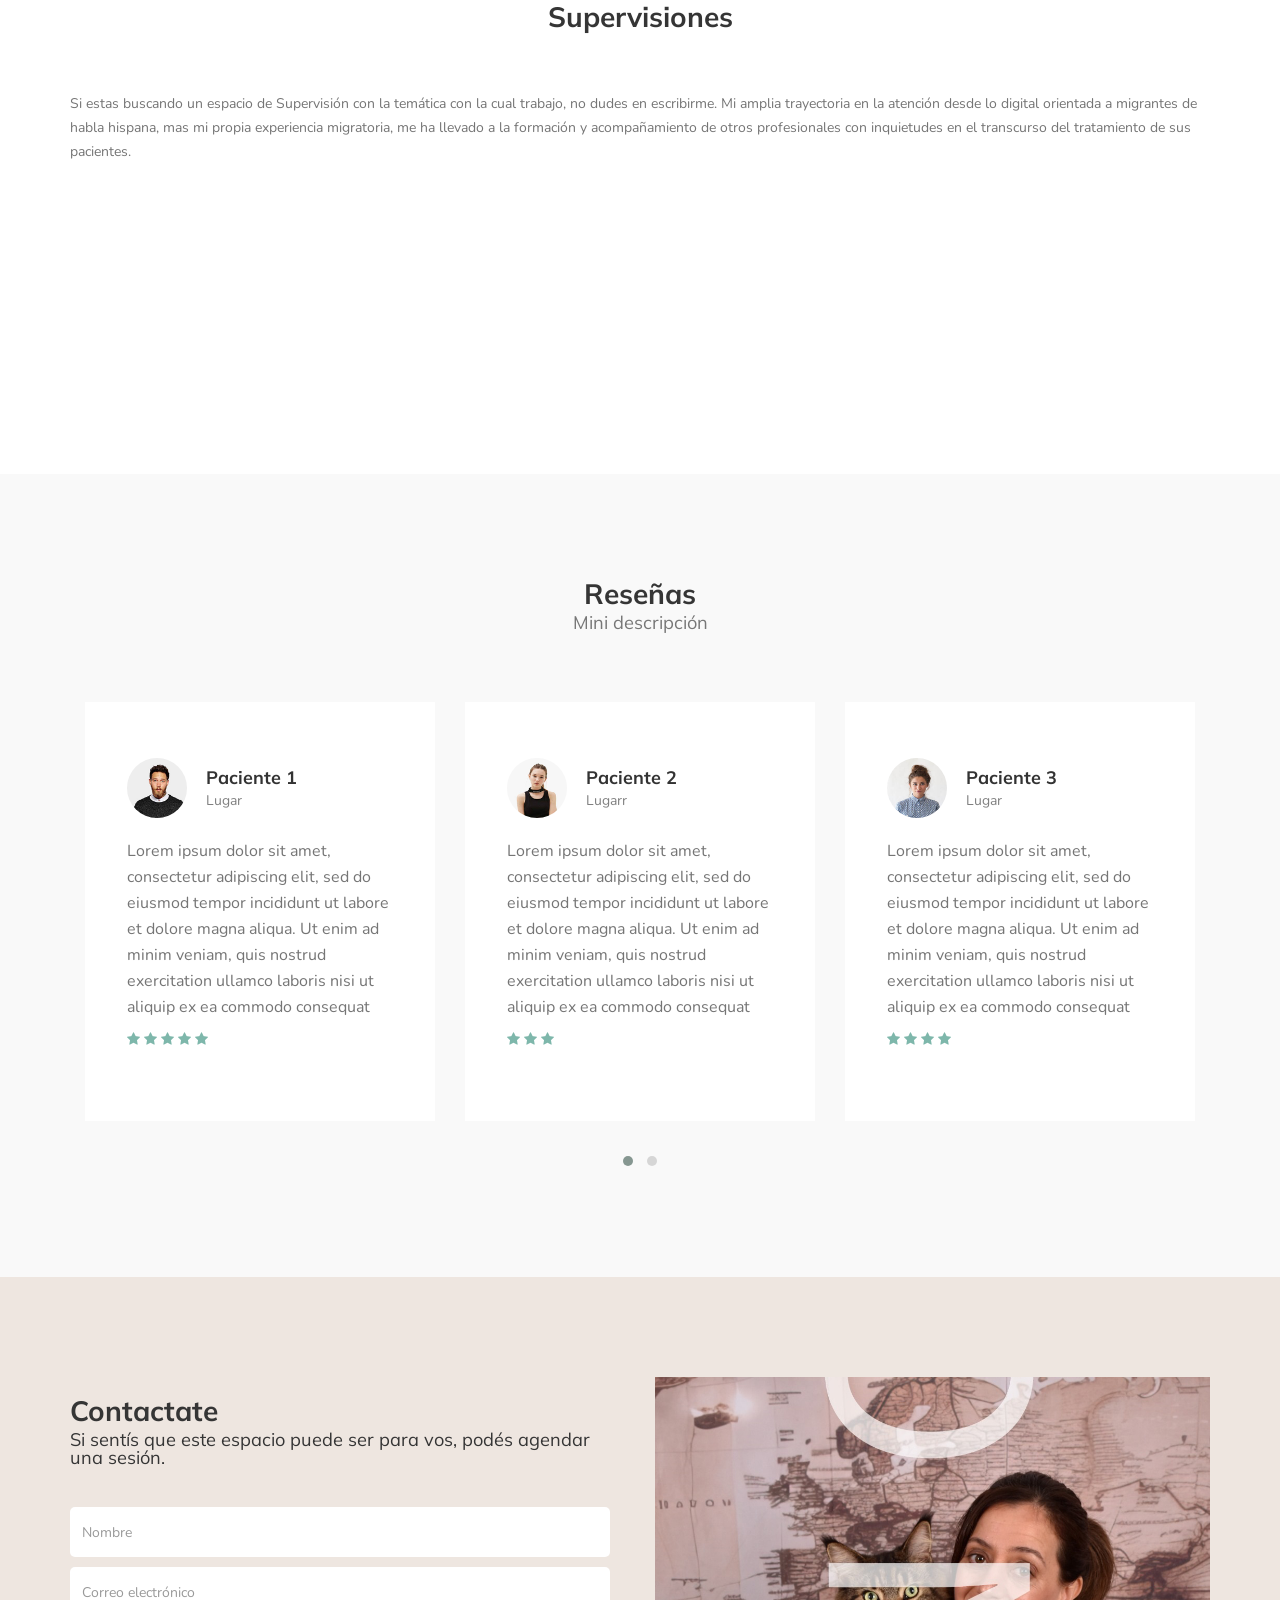
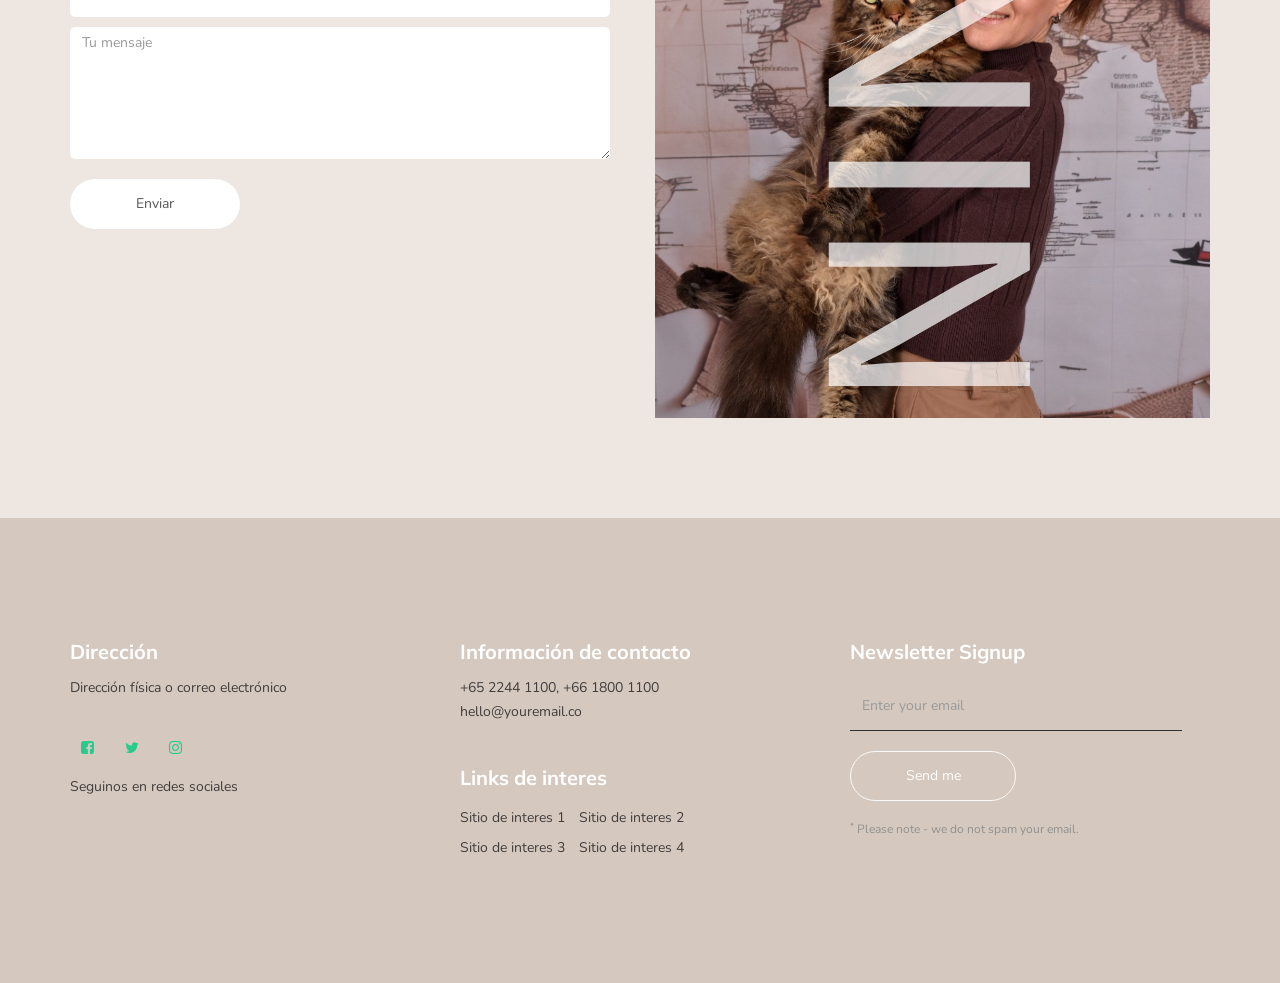
==== commit cfac24c3: "Add files via upload" ====
--- a/index.html
+++ b/index.html
@@ -2,7 +2,7 @@
 <html lang="en">
 <head>
 
-     <title>Meta Salud - Ursula</title>
+     <title>Ursula Banki</title>
 <!-- 
 
 Known Template 
@@ -50,7 +50,7 @@
                     </button>
 
                     <!-- lOGO TEXT HERE -->
-                    <a href="#" class="navbar-brand">Meta Salud</a>
+                    <a href="#" class="navbar-brand">Ursula Banki</a>
                </div>
 
                <!-- MENU LINKS -->
@@ -82,8 +82,8 @@
                               <div class="caption">
                                    <div class="container">
                                         <div class="col-md-6 col-sm-12">
-                                             <h1>Acompañamiento para migrantes</h1>
-                                             <h3>Descripción minima del tema</h3>
+                                             <h1>Ursula Banki</h1>
+                                             <h3>Psicóloga y acompañamiento Migratorio</h3>
                                              <a href="#feature" class="section-btn btn btn-default smoothScroll">Conocé más</a>
                                         </div>
                                    </div>
@@ -94,8 +94,8 @@
                               <div class="caption">
                                    <div class="container">
                                         <div class="col-md-6 col-sm-12">
-                                             <h1>Terapia Psicológica para migrantes</h1>
-                                             <h3>Descripción minima del tema.</h3>
+                                             <h1>Meta Salud</h1>
+                                             <h3>Dar sentido a lo que te atraviesa.</h3>
                                              <a href="#feature" class="section-btn btn btn-default smoothScroll">Conocé más</a>
                                         </div>
                                    </div>
@@ -107,7 +107,8 @@
                                    <div class="container">
                                         <div class="col-md-6 col-sm-12">
                                              <h1>Necesitas acompañamiento?</h1>
-                                             <h3>Descripción minima del tema <a rel="nofollow" href="https://www.facebook.com/templatemo">templatemo</a> page.</h3>
+                                             <h3>Psicóloga y acompañamiento Migratorio</h3>
+
                                              <a href="#contact" class="section-btn btn btn-default smoothScroll">Contactame</a>
                                         </div>
                                    </div>
@@ -126,24 +127,24 @@
                     <div class="col-md-4 col-sm-4">
                          <div class="feature-thumb">
                               <span>01</span>
-                              <h3>Acompañamiento</h3>
-                              <p>Lorem ipsum dolor sit amet, consectetur adipiscing elit, sed do eiusmod tempor incididunt ut labore et dolore magna aliqua. Ut enim ad minim veniam, quis nostrud exercitation ullamco laboris nisi ut aliquip ex ea commodo consequat.</p>
+                              <h3>A quienes acompaño</h3>
+                              <p>Este espacio puede ser para vos. Para los que quieren “irse”, Los que quieren entender porque se fueron, los que saben para que se fueron ,y los que a pesar de todo eso, a veces piensan en volver, los que se encontraron con otra cosa, los que saben que será difícil, los que saben lo que dejan…pero aun asi… se van… y se quedan..</p>
                          </div>
                     </div>
 
                     <div class="col-md-4 col-sm-4">
                          <div class="feature-thumb">
                               <span>02</span>
-                              <h3>Supervisión</h3>
-                              <p>Lorem ipsum dolor sit amet, consectetur adipiscing elit, sed do eiusmod tempor incididunt ut labore et dolore magna aliqua. Ut enim ad minim veniam, quis nostrud exercitation ullamco laboris nisi ut aliquip ex ea commodo consequat.</p>
+                              <h3>Trabajo</h3>
+                              <p>Realizo sesiones individuales por Google Meet con horarios fijos o flexibles según la agenda de cada uno. Soy respetuosa con los tiempos y horarios de cada paciente.</p>
                          </div>
                     </div>
 
                     <div class="col-md-4 col-sm-4">
                          <div class="feature-thumb">
                               <span>03</span>
-                              <h3>Seguimiento</h3>
-                              <p>Lorem ipsum dolor sit amet, consectetur adipiscing elit, sed do eiusmod tempor incididunt ut labore et dolore magna aliqua. Ut enim ad minim veniam, quis nostrud exercitation ullamco laboris nisi ut aliquip ex ea commodo consequat.</p>
+                              <h3>Supervisiones</h3>
+                              <p>Si estas buscando un espacio de Supervisión con la temática con la cual trabajo, no dudes en escribirme.</p>
                          </div>
                     </div>
 
@@ -159,32 +160,24 @@
 
                     <div class="col-md-6 col-sm-12">
                          <div class="about-info">
-                              <h2>Meta Salud · Ursula</h2></p>
+                              <h2>Sobre Mi</h2></p>
 
                               <figure>
-                                   <span><i class="fa fa-users"></i></span>
                                    <figcaption>
-                                        <h3>Mi carrera</h3>
-                                        <p>Lorem ipsum dolor sit amet, consectetur adipisicing elit. Sint ipsa voluptatibus.</p>
-                                   </figcaption>
-                              </figure>
-
-                              <figure>
-                                   <span><i class="fa fa-certificate"></i></span>
-                                   <figcaption>
-                                        <h3>Mis trabajos</h3>
-                                        <p>Lorem ipsum dolor sit amet, consectetur adipisicing elit. Sint ipsa voluptatibus.</p>
-                                   </figcaption>
-                              </figure>
-
-                              <figure>
-                                   <span><i class="fa fa-bar-chart-o"></i></span>
-                                   <figcaption>
-                                        <h3>Otro texto</h3>
-                                        <p>Lorem ipsum dolor sit amet, consectetur adipisicing elit. Sint ipsa voluptatibus.</p>
-                                   </figcaption>
-                              </figure>
-                         </div>
+                                        <p> Quien soy… que pregunta! Que oración!
+Soy la mezcla de todo lo que fui y sigo siendo hasta ahora….<br>
+
+Mi nombre es Ursula Banki, soy psicóloga (MP 47887) y antes de todo eso, fui muchas cosas.
+Naci cerquita del mar, pero me gusta el frio y las montañas, aunque hoy vivo cerca del mar nuevamente.
+Psicóloga especializada en procesos de migración y adaptación emocional<br>
+
+
+He vivido en países como España, Alemania, Hungr{ia. He aprendido idiomas, he desaprendido otros… He viajado, me he quedado. He trabajado de muchas cosas diferentes entre entre si, y hoy con toda esta experiencia y desde mi profesión, acompaño a personas que atraviesan procesos de cambio profundo, especialmente vinculados a los efectos de la migración, como ser cambios en la identidad, los vínculos, la sexualidad, la profesión, etc.
+Mi enfoque es cercano, humano y adaptado a cada proceso.<br>
+Trabajo junto a Rodolfo, un gato Maine Coon, me acompaña en las sesiones hace años en mi consultorio presencial,y hoy dia, desde que trabajamos de manera online, también lo hace. El siempre responde con amor y ya Freud decía que el amor cura
+</p>
+
+                        </div>
                     </div>
 
                     <div class="col-md-offset-1 col-md-4 col-sm-12">
@@ -206,14 +199,24 @@
 
                     <div class="col-md-12 col-sm-12">
                          <div class="section-title">
-                              <h2>Acompañamiento <small>Mini descripción</small></h2>
-                         </div>
-                    </div>
-                     <h3>Sección 1</h3>
-                                        <p>Lorem ipsum dolor sit amet, consectetur adipisicing elit. Sint ipsa voluptatibus.Lorem ipsum dolor sit amet, consectetur adipisicing elit. Sint ipsa voluptatibus.Lorem ipsum dolor sit amet, consectetur adipisicing elit. Sint ipsa voluptatibus.Lorem ipsum dolor sit amet, consectetur adipisicing elit. Sint ipsa voluptatibus.Lorem ipsum dolor sit amet, consectetur adipisicing elit. Sint ipsa voluptatibus.Lorem ipsum dolor sit amet, consectetur adipisicing elit. Sint ipsa voluptatibus.Lorem ipsum dolor sit amet, consectetur adipisicing elit. Sint ipsa voluptatibus.Lorem ipsum dolor sit amet, consectetur adipisicing elit. Sint ipsa voluptatibus.Lorem ipsum dolor sit amet, consectetur adipisicing elit. Sint ipsa voluptatibus.Lorem ipsum dolor sit amet, consectetur adipisicing elit. Sint ipsa voluptatibus.Lorem ipsum dolor sit amet, consectetur adipisicing elit. Sint ipsa voluptatibus.Lorem ipsum dolor sit amet, consectetur adipisicing elit. Sint ipsa voluptatibus.</p>
+                              <h2>A quienes acompaño<small>Te acompaño en el viaje, sea de ida o de vuelta…</small></h2><br>
+                         </div>
+                    </div>
+                                        <p>Tal vez te está pasando que:</p><br>
+                                        
+                                        <ul>• Si estas por mudarte o te mudaste a otro país y te sentís entre dos lugares.</ul>
+                                        <ul>• Si sentis que algo de tu identidad cambió, tus vínculos, identidad o cuestiones en la sexualidad.</ul>
+                                        <ul>• Si descubriste cosas nuevas que te gustan, pero chocan con lo que imaginabas….</ul>
+                                        <ul>• Si te sentis desubicado, solo o desconectado.</ul>
+                                        <ul>• Si tenes dudas profesionales o crisis en el exterior.</ul>
+                                        <ul>• Si extrañás… pero tampoco querés volver.</ul><br>
+                                       
+<p>No es raro.
+Es parte del proceso.
+
+Este espacio puede ser para vos. Para los que quieren “irse”, Los que quieren entender porque se fueron, los que saben para que se fueron ,y los que a pesar de todo eso, a veces piensan en volver, los que se encontraron con otra cosa, los que saben que será difícil, los que saben lo que dejan…pero aun asi… se van… y se quedan.
+</p>
                                        <br><br>
-                    <h3>Sección 1</h3>
-                                        <p>Lorem ipsum dolor sit amet, consectetur adipisicing elit. Sint ipsa voluptatibus.Lorem ipsum dolor sit amet, consectetur adipisicing elit. Sint ipsa voluptatibus.Lorem ipsum dolor sit amet, consectetur adipisicing elit. Sint ipsa voluptatibus.Lorem ipsum dolor sit amet, consectetur adipisicing elit. Sint ipsa voluptatibus.Lorem ipsum dolor sit amet, consectetur adipisicing elit. Sint ipsa voluptatibus.Lorem ipsum dolor sit amet, consectetur adipisicing elit. Sint ipsa voluptatibus.Lorem ipsum dolor sit amet, consectetur adipisicing elit. Sint ipsa voluptatibus.Lorem ipsum dolor sit amet, consectetur adipisicing elit. Sint ipsa voluptatibus.Lorem ipsum dolor sit amet, consectetur adipisicing elit. Sint ipsa voluptatibus.Lorem ipsum dolor sit amet, consectetur adipisicing elit. Sint ipsa voluptatibus.Lorem ipsum dolor sit amet, consectetur adipisicing elit. Sint ipsa voluptatibus.Lorem ipsum dolor sit amet, consectetur adipisicing elit. Sint ipsa voluptatibus.</p>
                     
 
                     <!--div class="col-md-3 col-sm-6">
@@ -295,28 +298,32 @@
 
                     <div class="col-md-12 col-sm-12">
                          <div class="section-title">
-                              <h2>Mi trabajo <small>Mini descripción</small></h2>
+                              <h2>Como trabajo</h2>
                          </div>
 
      <section id="about" style="padding-top:5px">
           <div>
                <div>
-                              <figure>
-                                   <span><i class="fa fa-users"></i></span>
-                                   <figcaption>
-                                        <h3>Mi carrera</h3>
-                                        <p>Lorem ipsum dolor sit amet, consectetur adipisicing elit. Sint ipsa voluptatibus.</p>
-                                   </figcaption>
-                              </figure>
-
-                              <figure>
-                                   <span><i class="fa fa-certificate"></i></span>
-                                   <figcaption>
-                                        <h3>Mis trabajos</h3>
-                                        <p>Lorem ipsum dolor sit amet, consectetur adipisicing elit. Sint ipsa voluptatibus.</p>
-                                   </figcaption>
-                              </figure>
-
+                                        <p>Trabajo desde la estructura de una clínica digital con el uso de herramientas acordes a este espacio.
+Realizo sesiones individuales por Google Meet con horarios fijos o flexibles según la agenda de cada uno. Soy respetuosa con los tiempos y horarios de cada paciente. Establezco un Espacio confidencial y personalizado, enfocado en procesos de migración, identidad y cambios vitales
+	Facilidades de pago y multiples opciones de cobro.<br>
+
+Acompaño tanto lo emocional como las decisiones concretas que se abren en estos procesos.
+Un espacio para elaborar, ordenar y acompañar lo que estás viviendo.
+</p>
+<p>También abordo cómo estos procesos impactan en:</p><br>
+                                        
+                                        <ul>• los vínculos.</ul>
+                                        <ul>• la sexualidad.</ul>
+                                        <ul>• la forma de habitar el cuerpo.</ul>
+                                        
+              <div class="section-title">                         
+             <h2>Supervisiones</h2></div>
+                       
+     <section id="about" style="padding-top:5px">
+                    
+                                        <p>Si estas buscando un espacio de Supervisión con la temática con la cual trabajo, no dudes en escribirme. Mi amplia trayectoria en la atención desde lo digital orientada a migrantes de habla hispana, mas mi propia experiencia migratoria, me ha llevado a la formación y acompañamiento de otros profesionales con inquietudes en el transcurso del tratamiento de sus pacientes. </p>
+                                        
                     </div>
 
                     <div class="col-md-offset-1 col-md-4 col-sm-12">
@@ -592,7 +599,9 @@
                     <div class="col-md-6 col-sm-12">
                          <form id="contact-form" role="form" action="" method="post">
                               <div class="section-title">
-                                   <h2>Contactate <small>Coordinemos una reunión</small></h2>
+                                   <h2>Contactate <small>Si sentís que este espacio puede ser para vos,
+podés agendar una sesión.
+</small></h2>
                               </div>
 
                               <div class="col-md-12 col-sm-12">
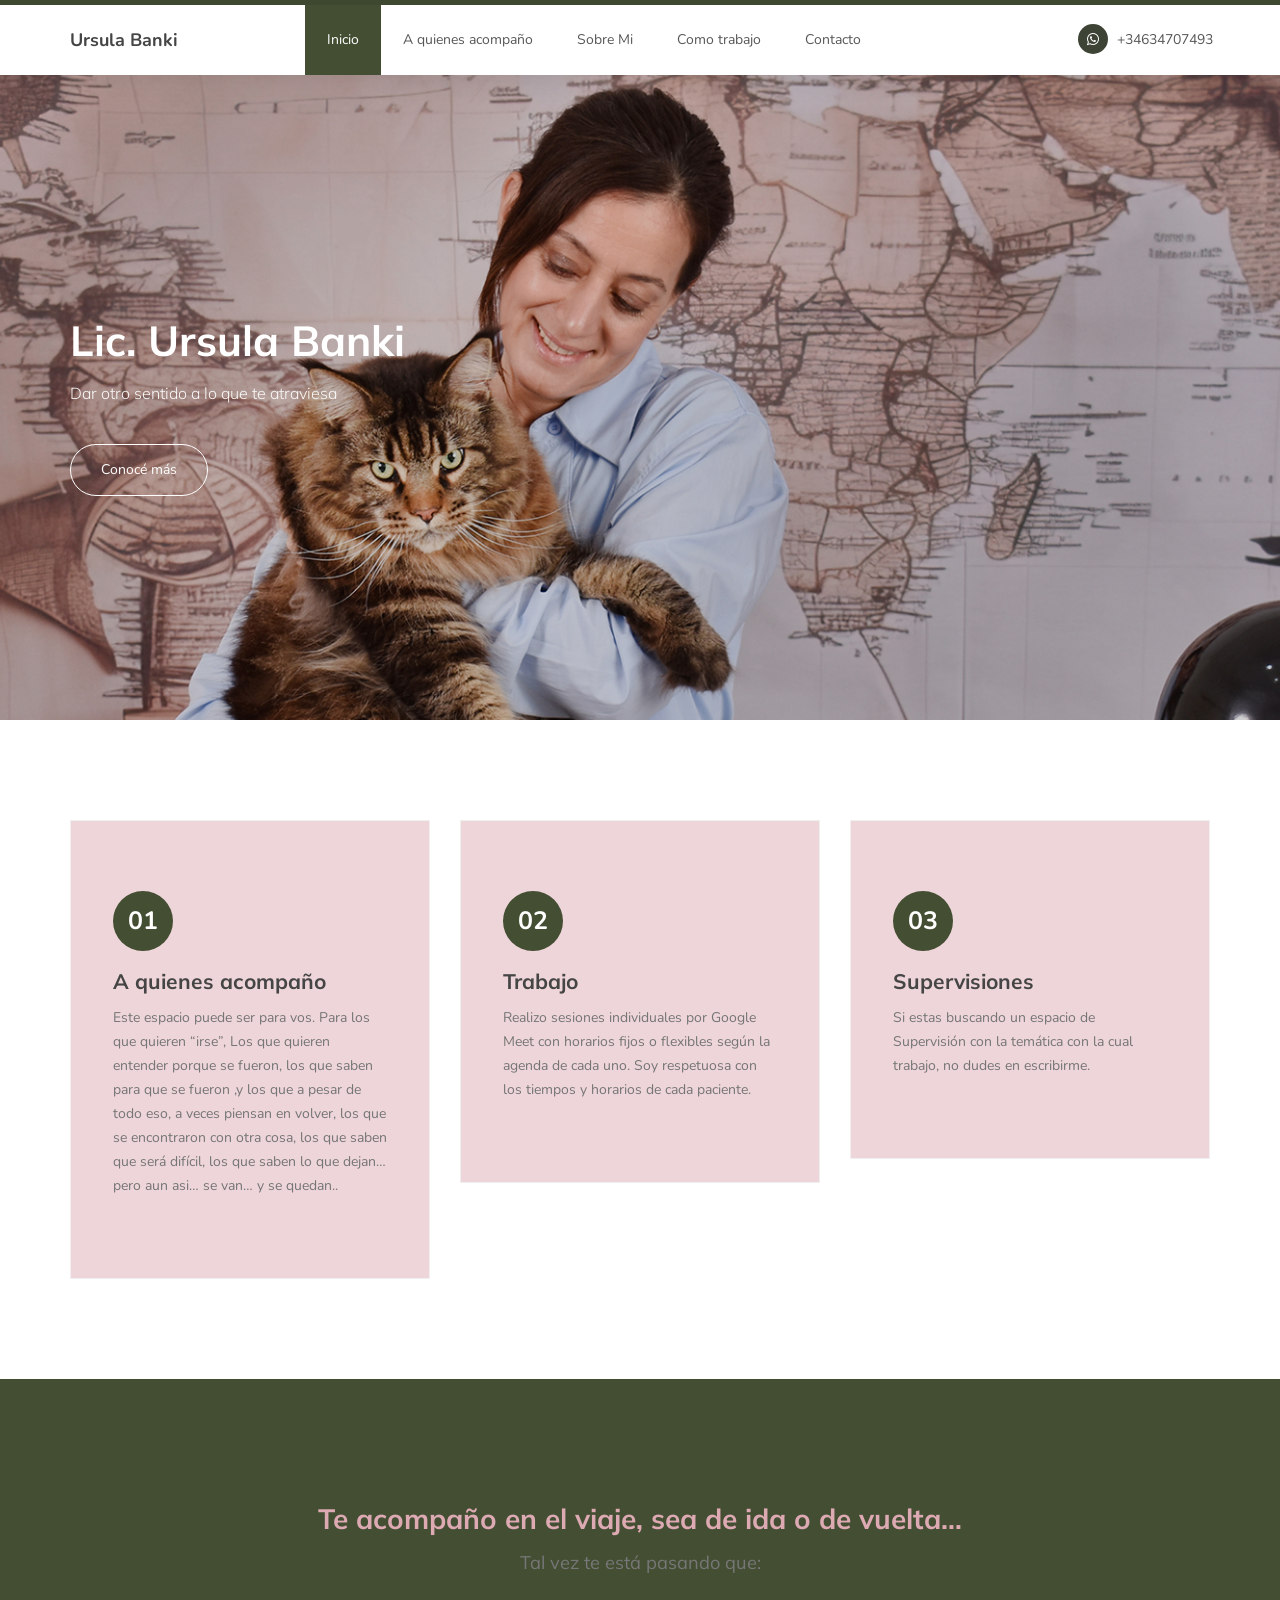
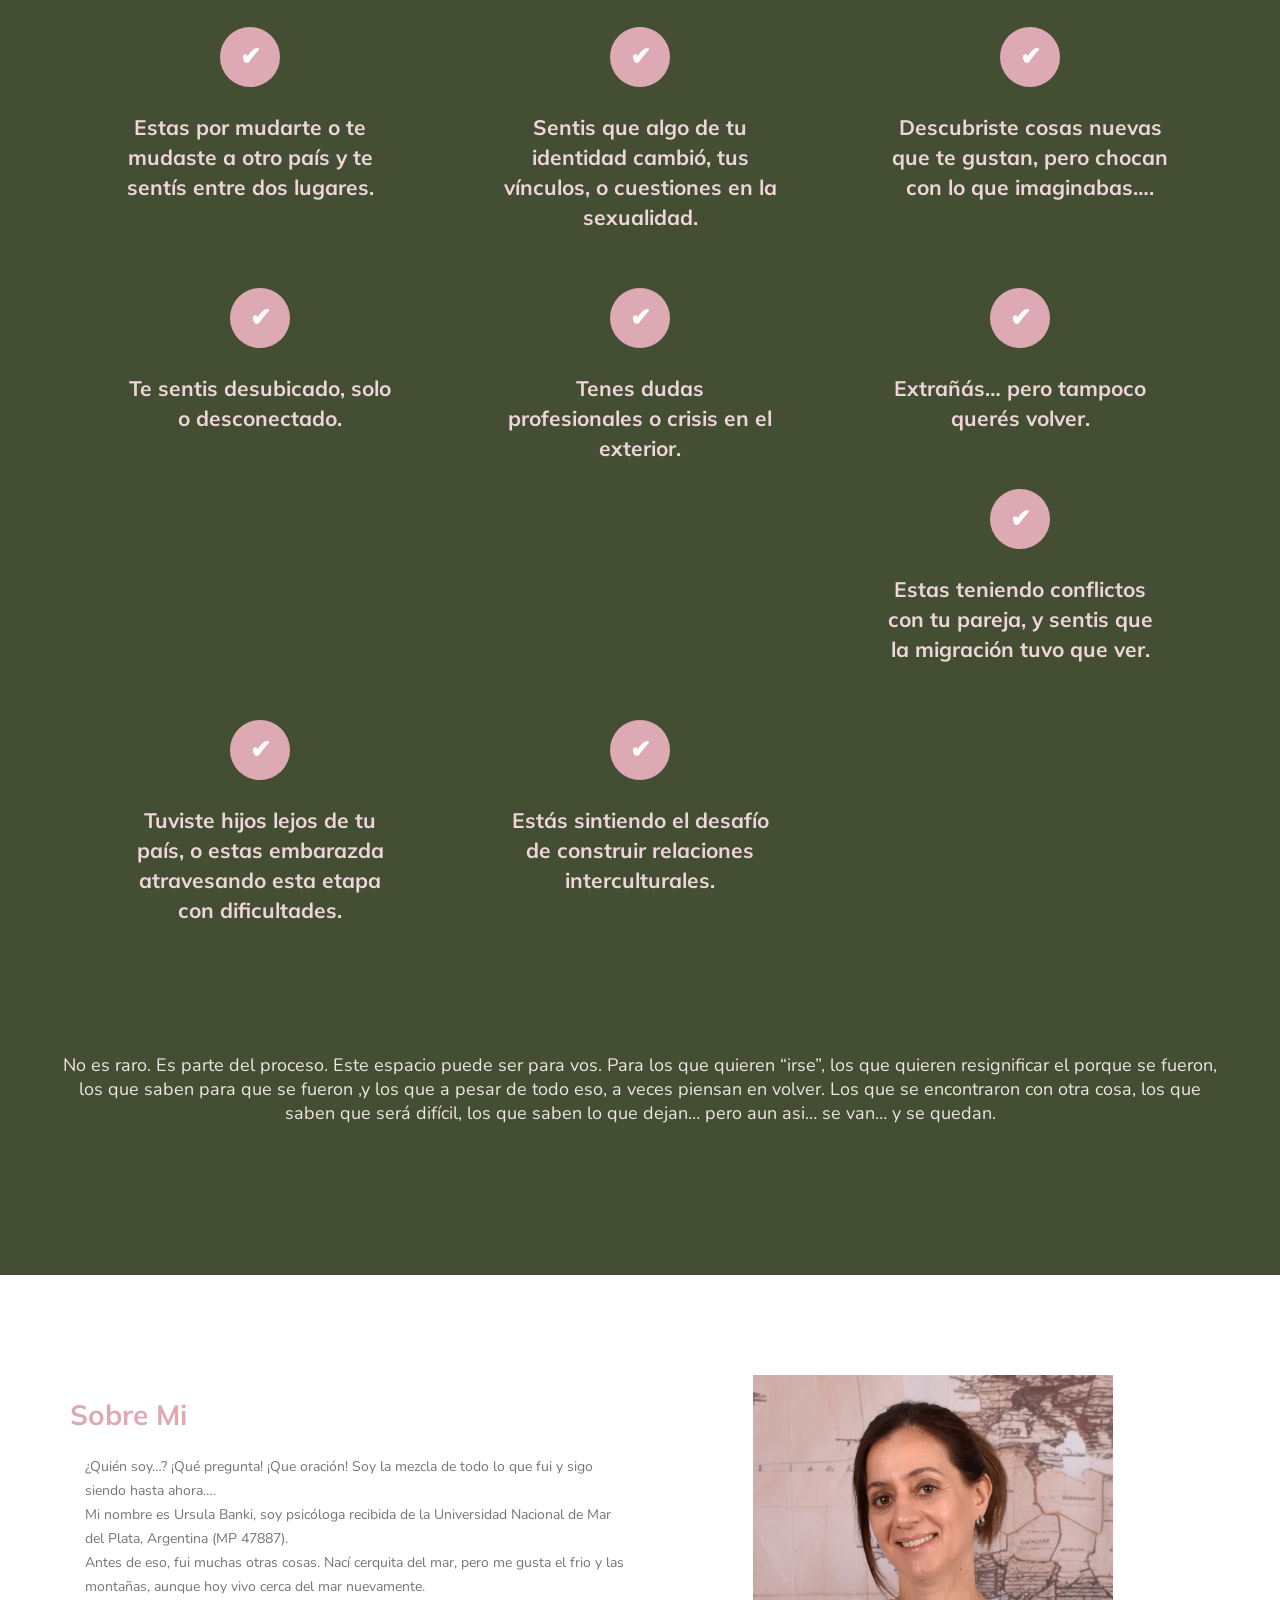
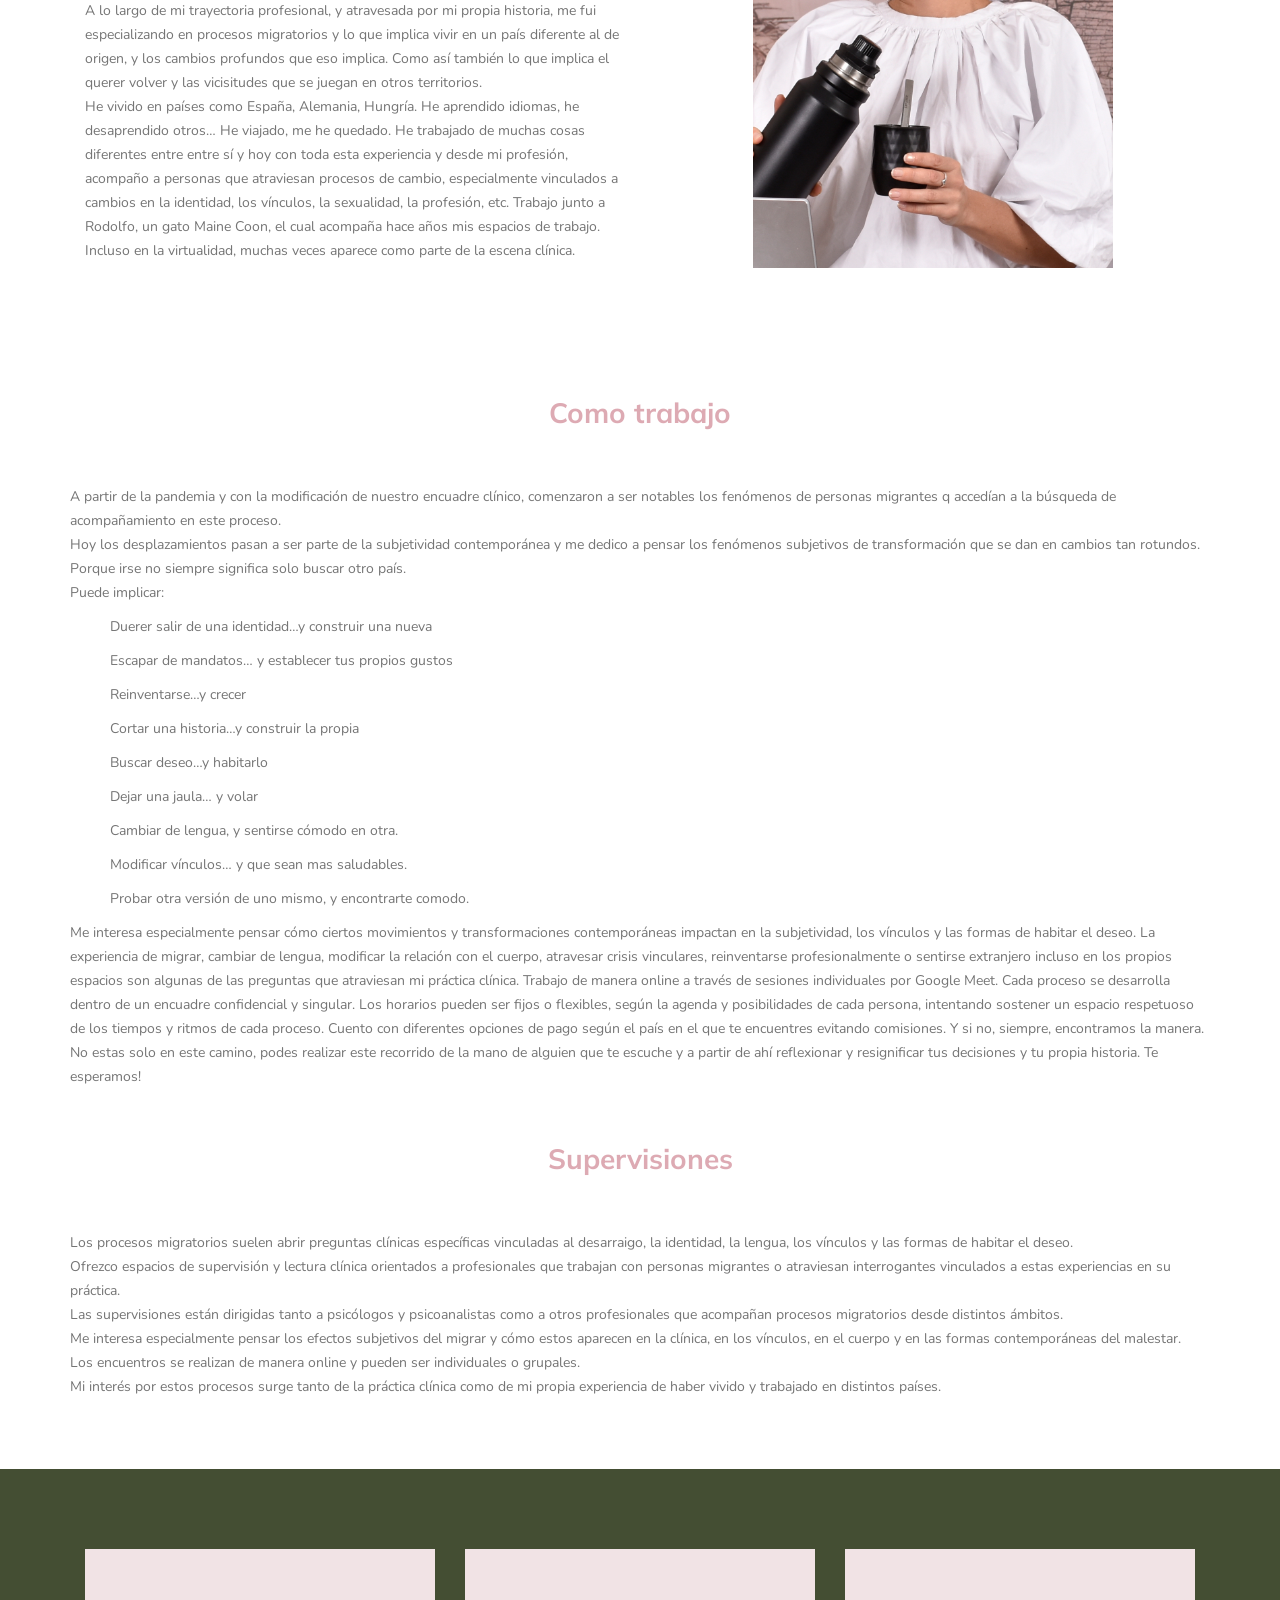
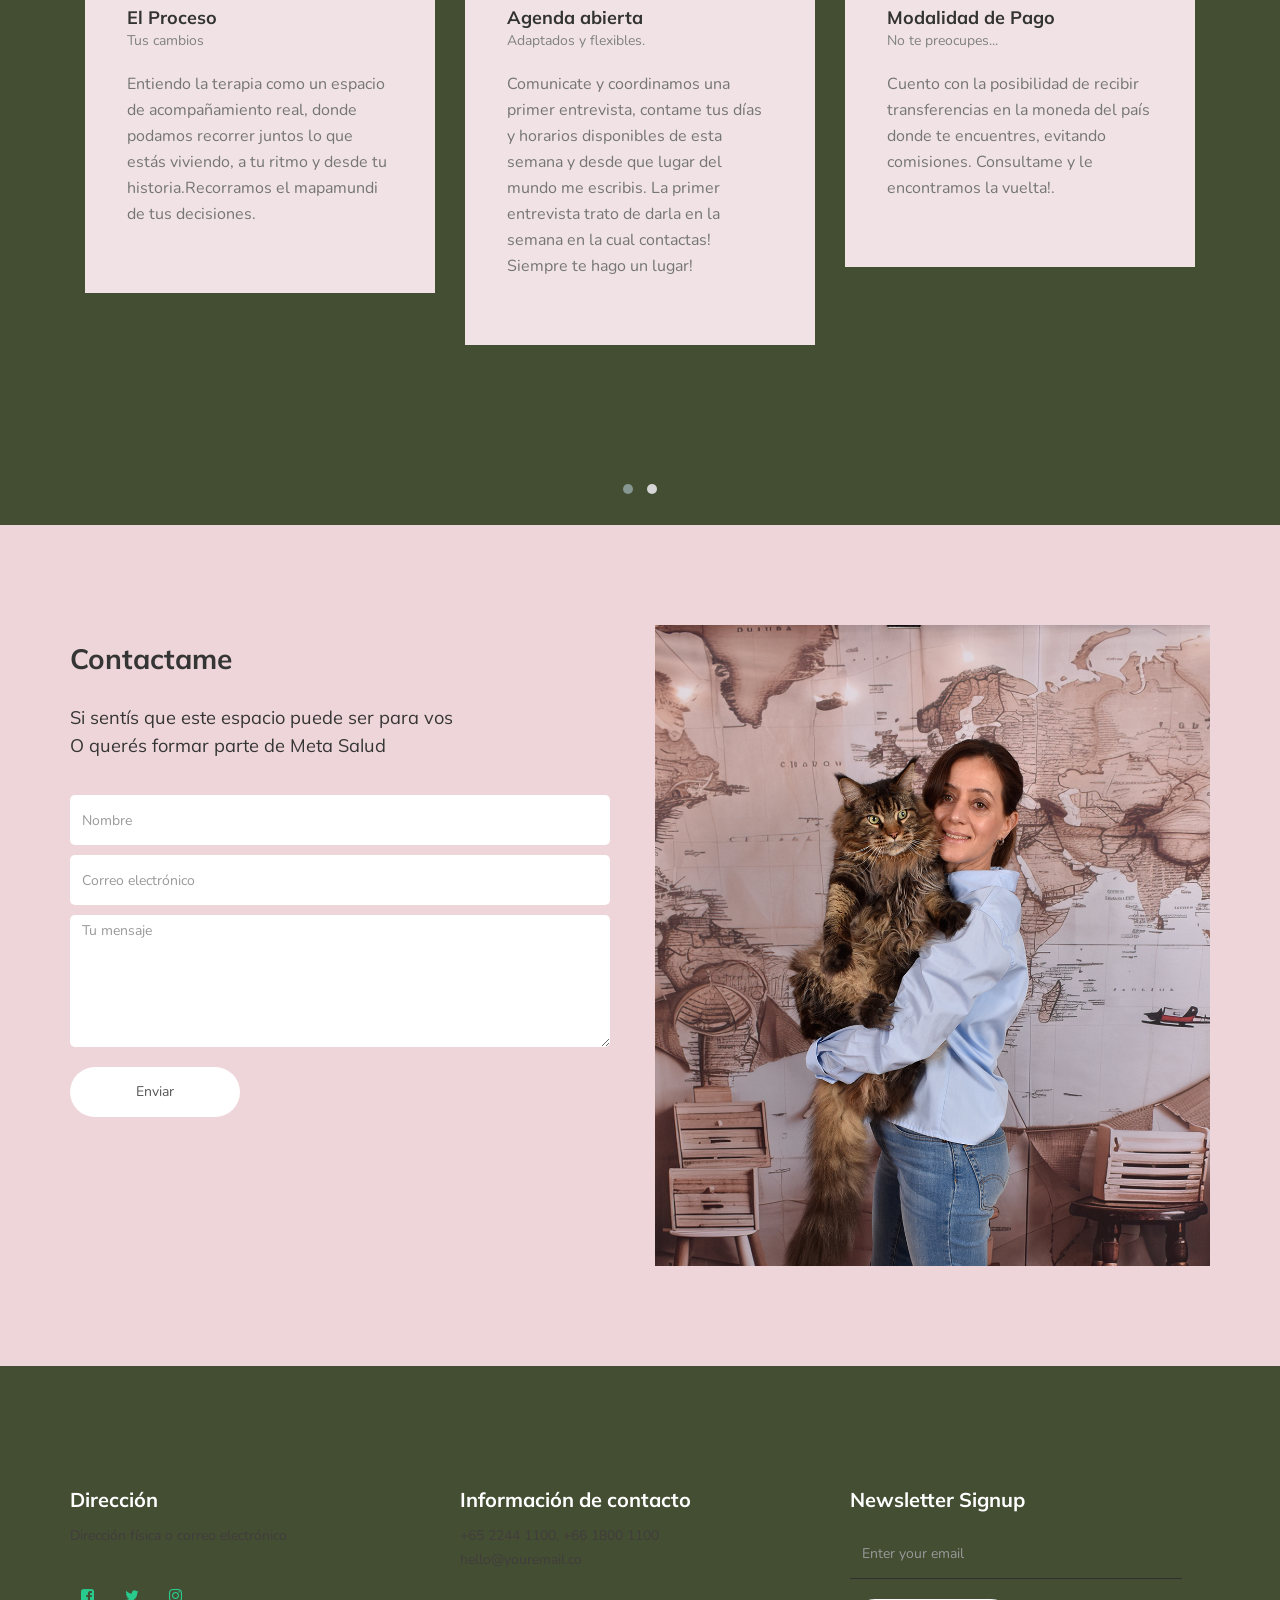
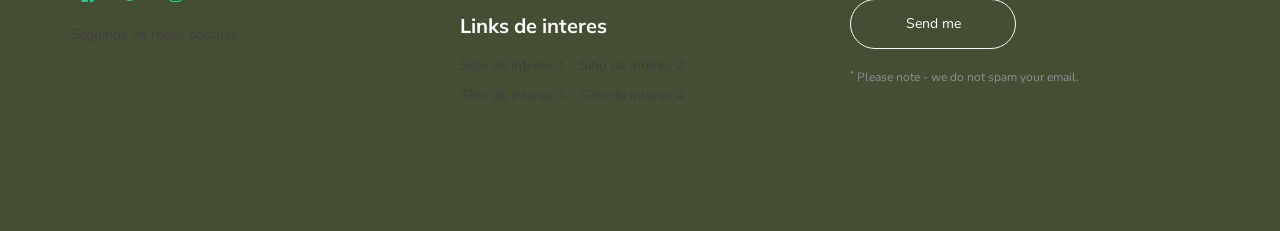
==== commit f525365e: "Add files via upload" ====
--- a/index.html
+++ b/index.html
@@ -57,15 +57,14 @@
                <div class="collapse navbar-collapse">
                     <ul class="nav navbar-nav navbar-nav-first">
                          <li><a href="#top" class="smoothScroll">Inicio</a></li>
+                         <li><a href="#team" class="smoothScroll">A quienes acompaño</a></li>
                          <li><a href="#about" class="smoothScroll">Sobre Mi</a></li>
-                         <li><a href="#team" class="smoothScroll">Acompañamiento</a></li>
-                         <li><a href="#courses" class="smoothScroll">Mi trabajo</a></li>
-                         <li><a href="#testimonial" class="smoothScroll">Reseñas</a></li>
+                         <li><a href="#courses" class="smoothScroll">Como trabajo</a></li>
                          <li><a href="#contact" class="smoothScroll">Contacto</a></li>
                     </ul>
 
                     <ul class="nav navbar-nav navbar-right">
-                         <li><a href="https://wa.me/+34634707493"><i class="fa fa-phone"></i> +34634707493</a></li>
+                         <li><a href="https://wa.me/+34634707493"><i class="fa fa-whatsapp"></i> +34634707493</a></li>
                     </ul>
                </div>
 
@@ -82,8 +81,8 @@
                               <div class="caption">
                                    <div class="container">
                                         <div class="col-md-6 col-sm-12">
-                                             <h1>Ursula Banki</h1>
-                                             <h3>Psicóloga y acompañamiento Migratorio</h3>
+                                             <h1>Lic. Ursula Banki</h1>
+                                             <h3>Dar otro sentido a lo que te atraviesa</h3>
                                              <a href="#feature" class="section-btn btn btn-default smoothScroll">Conocé más</a>
                                         </div>
                                    </div>
@@ -94,8 +93,8 @@
                               <div class="caption">
                                    <div class="container">
                                         <div class="col-md-6 col-sm-12">
-                                             <h1>Meta Salud</h1>
-                                             <h3>Dar sentido a lo que te atraviesa.</h3>
+                                             <h1>Lic. Ursula Banki</h1>
+                                             <h3>El inconciente es un mapamundi a recorrer,<br> y podemos recorrerlo juntos.</h3>
                                              <a href="#feature" class="section-btn btn btn-default smoothScroll">Conocé más</a>
                                         </div>
                                    </div>
@@ -106,8 +105,8 @@
                               <div class="caption">
                                    <div class="container">
                                         <div class="col-md-6 col-sm-12">
-                                             <h1>Necesitas acompañamiento?</h1>
-                                             <h3>Psicóloga y acompañamiento Migratorio</h3>
+                                             <h1>¿Querés formar<br>parte de<br>Meta Salud?</h1>
+                                             <h3>Sumate a esta propuesta.</h3>
 
                                              <a href="#contact" class="section-btn btn btn-default smoothScroll">Contactame</a>
                                         </div>
@@ -151,70 +150,91 @@
                </div>
           </div>
      </section>
-
-
-     <!-- ABOUT -->
-     <section id="about">
-          <div class="container">
-               <div class="row">
-
-                    <div class="col-md-6 col-sm-12">
-                         <div class="about-info">
-                              <h2>Sobre Mi</h2></p>
-
-                              <figure>
-                                   <figcaption>
-                                        <p> Quien soy… que pregunta! Que oración!
-Soy la mezcla de todo lo que fui y sigo siendo hasta ahora….<br>
-
-Mi nombre es Ursula Banki, soy psicóloga (MP 47887) y antes de todo eso, fui muchas cosas.
-Naci cerquita del mar, pero me gusta el frio y las montañas, aunque hoy vivo cerca del mar nuevamente.
-Psicóloga especializada en procesos de migración y adaptación emocional<br>
-
-
-He vivido en países como España, Alemania, Hungr{ia. He aprendido idiomas, he desaprendido otros… He viajado, me he quedado. He trabajado de muchas cosas diferentes entre entre si, y hoy con toda esta experiencia y desde mi profesión, acompaño a personas que atraviesan procesos de cambio profundo, especialmente vinculados a los efectos de la migración, como ser cambios en la identidad, los vínculos, la sexualidad, la profesión, etc.
-Mi enfoque es cercano, humano y adaptado a cada proceso.<br>
-Trabajo junto a Rodolfo, un gato Maine Coon, me acompaña en las sesiones hace años en mi consultorio presencial,y hoy dia, desde que trabajamos de manera online, también lo hace. El siempre responde con amor y ya Freud decía que el amor cura
-</p>
-
-                        </div>
-                    </div>
-
-                    <div class="col-md-offset-1 col-md-4 col-sm-12">
-                         <div>
-                          <img src="images/fotoursu.jpg" class="img-responsive" alt="">
-                             
-                         </div>
-                    </div>
-
-               </div>
-          </div>
-     </section>
-
-
      <!-- TEAM -->
      <section id="team">
           <div class="container">
                <div class="row">
 
                     <div class="col-md-12 col-sm-12">
-                         <div class="section-title">
-                              <h2>A quienes acompaño<small>Te acompaño en el viaje, sea de ida o de vuelta…</small></h2><br>
-                         </div>
-                    </div>
-                                        <p>Tal vez te está pasando que:</p><br>
-                                        
-                                        <ul>• Si estas por mudarte o te mudaste a otro país y te sentís entre dos lugares.</ul>
-                                        <ul>• Si sentis que algo de tu identidad cambió, tus vínculos, identidad o cuestiones en la sexualidad.</ul>
-                                        <ul>• Si descubriste cosas nuevas que te gustan, pero chocan con lo que imaginabas….</ul>
-                                        <ul>• Si te sentis desubicado, solo o desconectado.</ul>
-                                        <ul>• Si tenes dudas profesionales o crisis en el exterior.</ul>
-                                        <ul>• Si extrañás… pero tampoco querés volver.</ul><br>
+                         <div class="section-title2">
+                              <h2>Te acompaño en el viaje, sea de ida o de vuelta…<small><br>Tal vez te está pasando que:</small></h2>
+                         </div>
+                    </div>
                                        
-<p>No es raro.
+         <section id="feature2">
+          <div class="container">
+               <div class="row">
+
+                    <div class="col-md-4 col-sm-4">
+                         <div class="feature-thumb2">
+                              <span>✔</span>
+                              <h3 class="acomp">Estas por mudarte o te mudaste a otro país y te sentís entre dos lugares.</h3>
+                               </div>
+                    </div>
+
+                    <div class="col-md-4 col-sm-4">
+                         <div class="feature-thumb2">
+                              <span>✔</span>
+                              <h3 class="acomp">Sentis que algo de tu identidad cambió, tus vínculos, o cuestiones en la sexualidad.</h3>
+                         </div>
+                    </div>
+
+                    <div class="col-md-4 col-sm-4">
+                         <div class="feature-thumb2">
+                              <span>✔</span>
+                              <h3 class="acomp">Descubriste cosas nuevas que te gustan, pero chocan con lo que imaginabas….</h3>
+                         </div>
+                    </div>
+
+               </div>
+
+                    <div class="col-md-4 col-sm-4">
+                         <div class="feature-thumb2">
+                              <span>✔</span>
+                              <h3 class="acomp">Te sentis desubicado, solo o desconectado.</h3>
+                               </div>
+                    </div>
+
+                    <div class="col-md-4 col-sm-4">
+                         <div class="feature-thumb2">
+                              <span>✔</span>
+                              <h3 class="acomp">Tenes dudas profesionales o crisis en el exterior.</h3>
+                         </div>
+                    </div>
+
+                    <div class="col-md-4 col-sm-4">
+                         <div class="feature-thumb2">
+                              <span>✔</span>
+                              <h3 class="acomp">Extrañás… pero tampoco querés volver.</h3>
+                         </div>
+                    </div>
+                         <div class="col-md-4 col-sm-4">
+                         <div class="feature-thumb2">
+                              <span>✔</span>
+                              <h3 class="acomp">Estas teniendo conflictos con tu pareja, y sentis que la migración tuvo que ver.</h3>
+                         </div>
+                    </div>
+                          <div class="col-md-4 col-sm-4">
+                          <div class="feature-thumb2">
+                          <span>✔</span>
+                          <h3 class="acomp">Tuviste hijos lejos de tu país, o estas embarazda atravesando esta etapa con dificultades.</h3>
+                         </div>
+                    </div>
+                    <div class="col-md-4 col-sm-4">
+                         <div class="feature-thumb2">
+                              <span>✔</span>
+                              <h3 class="acomp">Estás sintiendo el desafío de construir relaciones interculturales.</h3>
+                         </div>
+
+                    
+                    
+               </div>
+          </div>
+     </section>
+<p class="acompp">No es raro.
 Es parte del proceso.
 
-Este espacio puede ser para vos. Para los que quieren “irse”, Los que quieren entender porque se fueron, los que saben para que se fueron ,y los que a pesar de todo eso, a veces piensan en volver, los que se encontraron con otra cosa, los que saben que será difícil, los que saben lo que dejan…pero aun asi… se van… y se quedan.
+Este espacio puede ser para vos. Para los que quieren “irse”, los que quieren resignificar el porque se fueron, los que saben para que se fueron ,y los que a pesar de todo eso, a veces piensan en volver. Los que se encontraron con otra cosa, los que saben que será difícil, los que saben lo que dejan… pero aun asi… se van… y se quedan.
 </p>
                                        <br><br>
                     
@@ -289,7 +309,40 @@
                </div>
           </div>
      </section>
-
+     <!-- ABOUT -->
+     <section id="about">
+          <div class="container">
+               <div class="row">
+
+                    <div class="col-md-6 col-sm-12">
+                         <div class="about-info">
+                              <h2>Sobre Mi</h2></p>
+
+                              <figure>
+                                   <figcaption>
+                                        <p> ¿Quién soy…? ¡Qué pregunta! ¡Que oración! Soy la mezcla de todo lo que fui y sigo siendo hasta ahora….<br>
+
+Mi nombre es Ursula Banki, soy psicóloga recibida de la Universidad Nacional de Mar del Plata, Argentina (MP 47887).<br>
+Antes de eso, fui muchas otras cosas. Nací cerquita del mar, pero me gusta el frio y las montañas, aunque hoy vivo cerca del mar nuevamente.<br>
+A lo largo de mi trayectoria profesional, y atravesada por mi propia historia, me fui especializando en procesos migratorios y lo que implica vivir en un país diferente al de origen, y los cambios profundos que eso implica. Como así también lo que implica el querer volver y las vicisitudes que se juegan en otros territorios.<br>
+He vivido en países como España, Alemania, Hungría. He aprendido idiomas, he desaprendido otros… He viajado, me he quedado. He trabajado de muchas cosas diferentes entre entre sí y hoy con toda esta experiencia y desde mi profesión, acompaño a personas que atraviesan procesos de cambio, especialmente vinculados a cambios en la identidad, los vínculos, la sexualidad, la profesión, etc.
+Trabajo junto a Rodolfo, un gato Maine Coon, el cual acompaña hace años mis espacios de trabajo. Incluso en la virtualidad, muchas veces aparece como parte de la escena clínica.
+
+</p>
+
+                        </div>
+                    </div>
+
+                    <div class="col-md-offset-1 col-md-4 col-sm-12">
+                         <div>
+                          <img src="images/fotoursu.jpg" class="img-responsive" alt="">
+                             
+                         </div>
+                    </div>
+
+               </div>
+          </div>
+     </section>
 
      <!-- Courses -->
      <section id="courses">
@@ -301,201 +354,51 @@
                               <h2>Como trabajo</h2>
                          </div>
 
-     <section id="about" style="padding-top:5px">
+     <section id="courses" style="padding-top:2px">
           <div>
                <div>
-                                        <p>Trabajo desde la estructura de una clínica digital con el uso de herramientas acordes a este espacio.
-Realizo sesiones individuales por Google Meet con horarios fijos o flexibles según la agenda de cada uno. Soy respetuosa con los tiempos y horarios de cada paciente. Establezco un Espacio confidencial y personalizado, enfocado en procesos de migración, identidad y cambios vitales
-	Facilidades de pago y multiples opciones de cobro.<br>
-
-Acompaño tanto lo emocional como las decisiones concretas que se abren en estos procesos.
-Un espacio para elaborar, ordenar y acompañar lo que estás viviendo.
-</p>
-<p>También abordo cómo estos procesos impactan en:</p><br>
-                                        
-                                        <ul>• los vínculos.</ul>
-                                        <ul>• la sexualidad.</ul>
-                                        <ul>• la forma de habitar el cuerpo.</ul>
-                                        
+                                        <p>A partir de la pandemia y con la modificación de nuestro encuadre clínico, comenzaron a ser notables los fenómenos de personas migrantes q accedían a la búsqueda de acompañamiento en este proceso.<br>
+Hoy los desplazamientos pasan a ser parte de la subjetividad contemporánea y me dedico a pensar los fenómenos subjetivos de transformación que se dan en cambios tan rotundos. Porque irse no siempre significa solo buscar otro país. <br>Puede implicar:
+ <div class="lista">
+ <ul>Duerer salir de una identidad…y construir una nueva</ul>
+ <ul>Escapar de mandatos… y establecer tus propios gustos</ul>
+ <ul>Reinventarse…y crecer</ul>
+ <ul>Cortar una historia…y construir la propia</ul>
+ <ul>Buscar deseo…y habitarlo</ul>
+ <ul>Dejar una jaula… y volar</ul>
+ <ul>Cambiar de lengua, y sentirse cómodo en otra.</ul>
+ <ul>Modificar vínculos… y que sean mas saludables.</ul>
+ <ul>Probar otra versión de uno mismo, y encontrarte comodo.</ul></div>
+<p>Me interesa especialmente pensar cómo ciertos movimientos y transformaciones contemporáneas impactan en la subjetividad, los vínculos y las formas de habitar el deseo.
+La experiencia de migrar, cambiar de lengua, modificar la relación con el cuerpo, atravesar crisis vinculares, reinventarse profesionalmente o sentirse extranjero incluso en los propios espacios son algunas de las preguntas que atraviesan mi práctica clínica.
+Trabajo de manera online a través de sesiones individuales por Google Meet. Cada proceso se desarrolla dentro de un encuadre confidencial y singular.
+Los horarios pueden ser fijos o flexibles, según la agenda y posibilidades de cada persona, intentando sostener un espacio respetuoso de los tiempos y ritmos de cada proceso. Cuento con diferentes opciones de pago según el país en el que te encuentres evitando comisiones. Y si no, siempre, encontramos la manera.
+No estas solo en este camino, podes realizar este recorrido de la mano de alguien que te escuche y a partir de ahí reflexionar y resignificar tus decisiones y tu propia historia.
+Te esperamos!</p>
+
+<br><br>
+
               <div class="section-title">                         
              <h2>Supervisiones</h2></div>
                        
-     <section id="about" style="padding-top:5px">
+     <section id="courses" style="padding-top:2px">
                     
-                                        <p>Si estas buscando un espacio de Supervisión con la temática con la cual trabajo, no dudes en escribirme. Mi amplia trayectoria en la atención desde lo digital orientada a migrantes de habla hispana, mas mi propia experiencia migratoria, me ha llevado a la formación y acompañamiento de otros profesionales con inquietudes en el transcurso del tratamiento de sus pacientes. </p>
-                                        
-                    </div>
-
+                                        <p>Los procesos migratorios suelen abrir preguntas clínicas específicas vinculadas al desarraigo, la identidad, la lengua, los vínculos y las formas de habitar el deseo.<br>
+Ofrezco espacios de supervisión y lectura clínica orientados a profesionales que trabajan con personas migrantes o atraviesan interrogantes vinculados a estas experiencias en su práctica.<br>
+Las supervisiones están dirigidas tanto a psicólogos y psicoanalistas como a otros profesionales que acompañan procesos migratorios desde distintos ámbitos.<br>
+Me interesa especialmente pensar los efectos subjetivos del migrar y cómo estos aparecen en la clínica, en los vínculos, en el cuerpo y en las formas contemporáneas del malestar.<br>
+Los encuentros se realizan de manera online y pueden ser individuales o grupales.<br>
+Mi interés por estos procesos surge tanto de la práctica clínica como de mi propia experiencia de haber vivido y trabajado en distintos países.
+</p>
+                    </div>
                     <div class="col-md-offset-1 col-md-4 col-sm-12">
                          <div>
-                            
-                         </div>
-                    </div>
-
-               </div>
-          </div>
-                         <!--div class="owl-carousel owl-theme owl-courses">
-                              <div class="col-md-4 col-sm-4">
-                                   <div class="item">
-                                        <div class="courses-thumb">
-                                             <div class="courses-top">
-                                                  <div class="courses-image">
-                                                       <img src="images/courses-image1.jpg" class="img-responsive" alt="">
-                                                  </div>
-                                                  <div class="courses-date">
-                                                       <span><i class="fa fa-calendar"></i> 12 / 7 / 2018</span>
-                                                       <span><i class="fa fa-clock-o"></i> 7 Hours</span>
-                                                  </div>
-                                             </div>
-
-                                             <div class="courses-detail">
-                                                  <h3><a href="#">Social Media Management</a></h3>
-                                                  <p>Lorem ipsum dolor sit amet, consectetur adipiscing elit.</p>
-                                             </div>
-
-                                             <div class="courses-info">
-                                                  <div class="courses-author">
-                                                       <img src="images/author-image1.jpg" class="img-responsive" alt="">
-                                                       <span>Mark Wilson</span>
-                                                  </div>
-                                                  <div class="courses-price">
-                                                       <a href="#"><span>USD 25</span></a>
-                                                  </div>
-                                             </div>
-                                        </div>
-                                   </div>
-                              </div>
-
-                              <div class="col-md-4 col-sm-4">
-                                   <div class="item">
-                                        <div class="courses-thumb">
-                                             <div class="courses-top">
-                                                  <div class="courses-image">
-                                                       <img src="images/courses-image2.jpg" class="img-responsive" alt="">
-                                                  </div>
-                                                  <div class="courses-date">
-                                                       <span><i class="fa fa-calendar"></i> 20 / 7 / 2018</span>
-                                                       <span><i class="fa fa-clock-o"></i> 4.5 Hours</span>
-                                                  </div>
-                                             </div>
-
-                                             <div class="courses-detail">
-                                                  <h3><a href="#">Graphic & Web Design</a></h3>
-                                                  <p>Lorem ipsum dolor sit amet, consectetur adipiscing elit.</p>
-                                             </div>
-
-                                             <div class="courses-info">
-                                                  <div class="courses-author">
-                                                       <img src="images/author-image2.jpg" class="img-responsive" alt="">
-                                                       <span>Jessica</span>
-                                                  </div>
-                                                  <div class="courses-price">
-                                                       <a href="#"><span>USD 80</span></a>
-                                                  </div>
-                                             </div>
-                                        </div>
-                                   </div>
-                              </div>
-
-                              <div class="col-md-4 col-sm-4">
-                                   <div class="item">
-                                        <div class="courses-thumb">
-                                             <div class="courses-top">
-                                                  <div class="courses-image">
-                                                       <img src="images/courses-image3.jpg" class="img-responsive" alt="">
-                                                  </div>
-                                                  <div class="courses-date">
-                                                       <span><i class="fa fa-calendar"></i> 15 / 8 / 2018</span>
-                                                       <span><i class="fa fa-clock-o"></i> 6 Hours</span>
-                                                  </div>
-                                             </div>
-
-                                             <div class="courses-detail">
-                                                  <h3><a href="#">Marketing Communication</a></h3>
-                                                  <p>Lorem ipsum dolor sit amet, consectetur adipiscing elit.</p>
-                                             </div>
-
-                                             <div class="courses-info">
-                                                  <div class="courses-author">
-                                                       <img src="images/author-image3.jpg" class="img-responsive" alt="">
-                                                       <span>Catherine</span>
-                                                  </div>
-                                                  <div class="courses-price free">
-                                                       <a href="#"><span>Free</span></a>
-                                                  </div>
-                                             </div>
-                                        </div>
-                                   </div>
-                              </div>
-
-                              <div class="col-md-4 col-sm-4">
-                                   <div class="item">
-                                        <div class="courses-thumb">
-                                             <div class="courses-top">
-                                                  <div class="courses-image">
-                                                       <img src="images/courses-image4.jpg" class="img-responsive" alt="">
-                                                  </div>
-                                                  <div class="courses-date">
-                                                       <span><i class="fa fa-calendar"></i> 10 / 8 / 2018</span>
-                                                       <span><i class="fa fa-clock-o"></i> 8 Hours</span>
-                                                  </div>
-                                             </div>
-
-                                             <div class="courses-detail">
-                                                  <h3><a href="#">Summer Kids</a></h3>
-                                                  <p>Lorem ipsum dolor sit amet, consectetur adipiscing elit.</p>
-                                             </div>
-
-                                             <div class="courses-info">
-                                                  <div class="courses-author">
-                                                       <img src="images/author-image1.jpg" class="img-responsive" alt="">
-                                                       <span>Mark Wilson</span>
-                                                  </div>
-                                                  <div class="courses-price">
-                                                       <a href="#"><span>USD 45</span></a>
-                                                  </div>
-                                             </div>
-                                        </div>
-                                   </div>
-                              </div>
-
-                              <div class="col-md-4 col-sm-4">
-                                   <div class="item">
-                                        <div class="courses-thumb">
-                                             <div class="courses-top">
-                                                  <div class="courses-image">
-                                                       <img src="images/courses-image5.jpg" class="img-responsive" alt="">
-                                                  </div>
-                                                  <div class="courses-date">
-                                                       <span><i class="fa fa-calendar"></i> 5 / 10 / 2018</span>
-                                                       <span><i class="fa fa-clock-o"></i> 10 Hours</span>
-                                                  </div>
-                                             </div>
-
-                                             <div class="courses-detail">
-                                                  <h3><a href="#">Business &amp; Management</a></h3>
-                                                  <p>Lorem ipsum dolor sit amet, consectetur adipiscing elit.</p>
-                                             </div>
-
-                                             <div class="courses-info">
-                                                  <div class="courses-author">
-                                                       <img src="images/author-image2.jpg" class="img-responsive" alt="">
-                                                       <span>Jessica</span>
-                                                  </div>
-                                                  <div class="courses-price free">
-                                                       <a href="#"><span>Free</span></a>
-                                                  </div>
-                                             </div>
-                                        </div>
-                                   </div>
-                              </div>
-
-                         </div>
-
-               </div-->
-          </div>
-     </section>
-
+                         </div>
+                    </div>
+               </div>
+          </div>
+          </div>
+     </section>
 
      <!-- TESTIMONIAL -->
      <section id="testimonial">
@@ -504,83 +407,58 @@
 
                     <div class="col-md-12 col-sm-12">
                          <div class="section-title">
-                              <h2>Reseñas <small>Mini descripción</small></h2>
                          </div>
 
                          <div class="owl-carousel owl-theme owl-client">
                               <div class="col-md-4 col-sm-4">
                                    <div class="item">
-                                        <div class="tst-image">
-                                             <img src="images/tst-image1.jpg" class="img-responsive" alt="">
-                                        </div>
                                         <div class="tst-author">
-                                             <h4>Paciente 1</h4>
-                                             <span>Lugar</span>
-                                        </div>
-                                        <p>Lorem ipsum dolor sit amet, consectetur adipiscing elit, sed do eiusmod tempor incididunt ut labore et dolore magna aliqua. Ut enim ad minim veniam, quis nostrud exercitation ullamco laboris nisi ut aliquip ex ea commodo consequat</p>
-                                        <div class="tst-rating">
-                                             <i class="fa fa-star"></i>
-                                             <i class="fa fa-star"></i>
-                                             <i class="fa fa-star"></i>
-                                             <i class="fa fa-star"></i>
-                                             <i class="fa fa-star"></i>
-                                        </div>
+                                             <h4>El Proceso</h4>
+                                             <span>Tus cambios</span>
+                                        </div>
+                                        <p>Entiendo la terapia como un espacio de acompañamiento real, donde podamos recorrer juntos lo que estás viviendo, a tu ritmo y desde tu historia.Recorramos el mapamundi de tus decisiones.</p>
                                    </div>
                               </div>
 
                               <div class="col-md-4 col-sm-4">
                                    <div class="item">
-                                        <div class="tst-image">
-                                             <img src="images/tst-image2.jpg" class="img-responsive" alt="">
-                                        </div>
                                         <div class="tst-author">
-                                             <h4>Paciente 2</h4>
-                                             <span>Lugarr</span>
-                                        </div>
-                                        <p>Lorem ipsum dolor sit amet, consectetur adipiscing elit, sed do eiusmod tempor incididunt ut labore et dolore magna aliqua. Ut enim ad minim veniam, quis nostrud exercitation ullamco laboris nisi ut aliquip ex ea commodo consequat</p>
-                                        <div class="tst-rating">
-                                             <i class="fa fa-star"></i>
-                                             <i class="fa fa-star"></i>
-                                             <i class="fa fa-star"></i>
-                                        </div>
+                                             <h4>Agenda abierta</h4>
+                                             <span>Adaptados y flexibles.</span>
+                                        </div>
+                                        <p>Comunicate y coordinamos una primer entrevista, contame tus días y horarios disponibles de esta semana y desde que lugar del mundo me escribis.
+La primer entrevista trato de darla en la semana en la cual contactas!
+Siempre te hago un lugar!
+</p>
                                    </div>
                               </div>
 
                               <div class="col-md-4 col-sm-4">
                                    <div class="item">
-                                        <div class="tst-image">
-                                             <img src="images/tst-image3.jpg" class="img-responsive" alt="">
-                                        </div>
                                         <div class="tst-author">
-                                             <h4>Paciente 3</h4>
-                                             <span>Lugar</span>
-                                        </div>
-                                        <p>Lorem ipsum dolor sit amet, consectetur adipiscing elit, sed do eiusmod tempor incididunt ut labore et dolore magna aliqua. Ut enim ad minim veniam, quis nostrud exercitation ullamco laboris nisi ut aliquip ex ea commodo consequat</p>
-                                        <div class="tst-rating">
-                                             <i class="fa fa-star"></i>
-                                             <i class="fa fa-star"></i>
-                                             <i class="fa fa-star"></i>
-                                             <i class="fa fa-star"></i>
-                                        </div>
-                                   </div>
-                              </div>
-
+                                             <h4>Modalidad de Pago</h4>
+                                             <span>No te preocupes...</span>
+                                        </div>
+                                        <p>Cuento con la posibilidad de recibir transferencias en la moneda del país donde te encuentres, evitando comisiones. Consultame y le encontramos la vuelta!.</p>
+                                   </div>
+                              </div>
                               <div class="col-md-4 col-sm-4">
                                    <div class="item">
-                                        <div class="tst-image">
-                                             <img src="images/tst-image4.jpg" class="img-responsive" alt="">
-                                        </div>
                                         <div class="tst-author">
-                                             <h4>Paciente 4</h4>
-                                             <span>Lugar</span>
-                                        </div>
-                                        <p>Lorem ipsum dolor sit amet, consectetur adipiscing elit, sed do eiusmod tempor incididunt ut labore et dolore magna aliqua. Ut enim ad minim veniam, quis nostrud exercitation ullamco laboris nisi ut aliquip ex ea commodo consequat</p>
-                                        <div class="tst-rating">
-                                             <i class="fa fa-star"></i>
-                                             <i class="fa fa-star"></i>
-                                             <i class="fa fa-star"></i>
-                                             <i class="fa fa-star"></i>
-                                        </div>
+                                             <h4>Maine Coon</h4>
+                                             <span>Una raza sensible...</span>
+                                        </div>
+                                        <p>Los gatos Maine Coon son reconocidos por su sensibilidad y su presencia en experiencias de zooterapia. Son conocidos por su paciencia y adaptabilidad, lo que ayuda a reducir los niveles de estrés, ansiedad y presión arterial en entornos clínicos o geriátricos.</p>
+                                   </div>
+                              </div>
+
+                              <div class="col-md-4 col-sm-4">
+                                   <div class="item">
+                                        <div class="tst-author">
+                                             <h4>Rodolfo</h4>
+                                             <span>Parte de nosotros</span>
+                                        </div>
+                                        <p>Rodolfo o Rodo, como muchos lo conocen, es un gato Maine Coon de cinco años de edad y 10 kilos de amor, que me acompaña desde mis años de atención presencial y que hoy también forma parte de la escena clínica online. Rodolfo ha sido muchas veces una guía silenciosa en procesos terapéuticos y momentos de especial sensibilidad, desde el afecto, la percepción y el acompañamiento </p>
                                    </div>
                               </div>
 
@@ -599,9 +477,9 @@
                     <div class="col-md-6 col-sm-12">
                          <form id="contact-form" role="form" action="" method="post">
                               <div class="section-title">
-                                   <h2>Contactate <small>Si sentís que este espacio puede ser para vos,
-podés agendar una sesión.
-</small></h2>
+                                   <h2>Contactame</h2><br>
+                                   <h2><small>Si sentís que este espacio puede ser para vos</small></h2>
+                                    <h2><small>O querés formar parte de Meta Salud</small></h2>
                               </div>
 
                               <div class="col-md-12 col-sm-12">
--- a/css/templatemo-style.css
+++ b/css/templatemo-style.css
@@ -33,7 +33,7 @@
   }
 
   h2 {
-    color: #353535;
+    color: #ddaab3;
     font-size: 2em;
     padding-bottom: 10px;
   }
@@ -55,7 +55,12 @@
     line-height: 24px;
   }
 
-
+  .lista {
+    line-height: 24px; 
+	color: #757575;
+    font-size: 14px;
+    font-weight: normal;
+  }
 
   /*---------------------------------------
      GENERAL               
@@ -156,7 +161,15 @@
     background: #3f51b5;
     color: #ffffff;
   }
-
+  
+   #courses {
+    position: relative;
+    padding: 20px 0;
+  } 
+  #testimonial {
+    position: relative;
+    padding: 20px 0;
+  }
   section {
     position: relative;
     padding: 100px 0;
@@ -164,7 +177,7 @@
 
   #team,
   #testimonial {
-    background: #f9f9f9;
+    background: #444e33;
   }
 
   #team, 
@@ -258,7 +271,7 @@
 
   .custom-navbar {
     background: #ffffff;
-    border-top: 5px solid #7eb7ab;
+    border-top: 5px solid #3e4730;
     border-bottom: 0;
     -webkit-box-shadow: 0 1px 30px rgba(0, 0, 0, 0.1);
     -moz-box-shadow: 0 1px 30px rgba(0, 0, 0, 0.1);
@@ -285,7 +298,7 @@
   }
 
   .custom-navbar .navbar-nav.navbar-right li a .fa {
-    background: #b8d9d2;
+    background: #3d4435;
     border-radius: 100%;
     color: #ffffff;
     width: 30px;
@@ -309,12 +322,12 @@
   }
 
   .custom-navbar .nav li a:hover {
-    background-color: #abddd3;
+    background-color: #444e33;
     color: #ffffff;
   }
 
   .custom-navbar .nav li.active > a {
-    background-color: #abddd3;
+    background-color: #444e33;
     color: #ffffff;
   }
 
@@ -406,7 +419,7 @@
   }
 
   .feature-thumb span {
-    background: #d5c9bf;
+    background: #444e33;
     border-radius: 50px;
     color: #ffffff;
     font-size: 25px;
@@ -423,6 +436,89 @@
     margin: 10px 0;
   }
 
+  .feature-thumb {
+    border: 1px solid #f0f0f0;
+    padding: 5em 3em;
+  }
+
+  .feature-thumb span {
+    background: #444e33;
+    border-radius: 50px;
+    color: #ffffff;
+    font-size: 25px;
+    font-weight: bold;
+    display: inline-block;
+    width: 60px;
+    height: 60px;
+    line-height: 60px;
+    text-align: center;
+    margin-bottom: 5px;
+  }
+
+  .feature-thumb h3 {
+    margin: 10px 0;
+  }
+
+  /*---------------------------------------
+      FEATURE              
+  -----------------------------------------*/
+  .section-title2 {
+    color: #d7d6c5;
+  }
+  .acomp {
+    color: #eed5d9;
+  }
+  .feature-thumb2 {
+    padding: 2em 3em;
+  }
+   .acompp {
+    color: #efe4e4;
+	font-size: 18px;
+  }
+
+
+  .feature-thumb2 span {
+    background: #ddaab3;
+    border-radius: 50px;
+    color: #ffffff;
+    font-size: 25px;
+    font-weight: bold;
+    display: inline-block;
+    width: 60px;
+    height: 60px;
+    line-height: 60px;
+    text-align: center;
+    margin-bottom: 5px;
+  }
+
+  .feature-thumb h3 {
+    margin: 10px 0;
+  }
+
+  .feature-thumb {
+    border: 1px solid #f0f0f0;
+	background-color: #eed5d9;
+    padding: 5em 3em;
+  }
+
+  .feature-thumb span {
+    background: #444e33;
+    border-radius: 50px;
+    color: #ffffff;
+    font-size: 25px;
+    font-weight: bold;
+    display: inline-block;
+    width: 60px;
+    height: 60px;
+    line-height: 60px;
+    text-align: center;
+    margin-bottom: 5px;
+  }
+
+  .feature-thumb h3 {
+    margin: 10px 0;
+  }
+
 
 
   /*---------------------------------------
@@ -627,7 +723,7 @@
   -----------------------------------------*/
 
   #testimonial .item {
-    background: #ffffff;
+    background: #f1e3e5;
     margin: 20px 0;
     padding: 4em 3em;
     text-align: left;
@@ -683,7 +779,7 @@
   -----------------------------------------*/
 
   #contact {
-    background: #eee6e0;
+    background: #eed5d9;
   }
 
   #contact h2 {
@@ -739,7 +835,7 @@
   -----------------------------------------*/
 
   footer {
-    background: #d5c9bf;
+    background: #444e33;
     padding: 120px 0;
   }
 
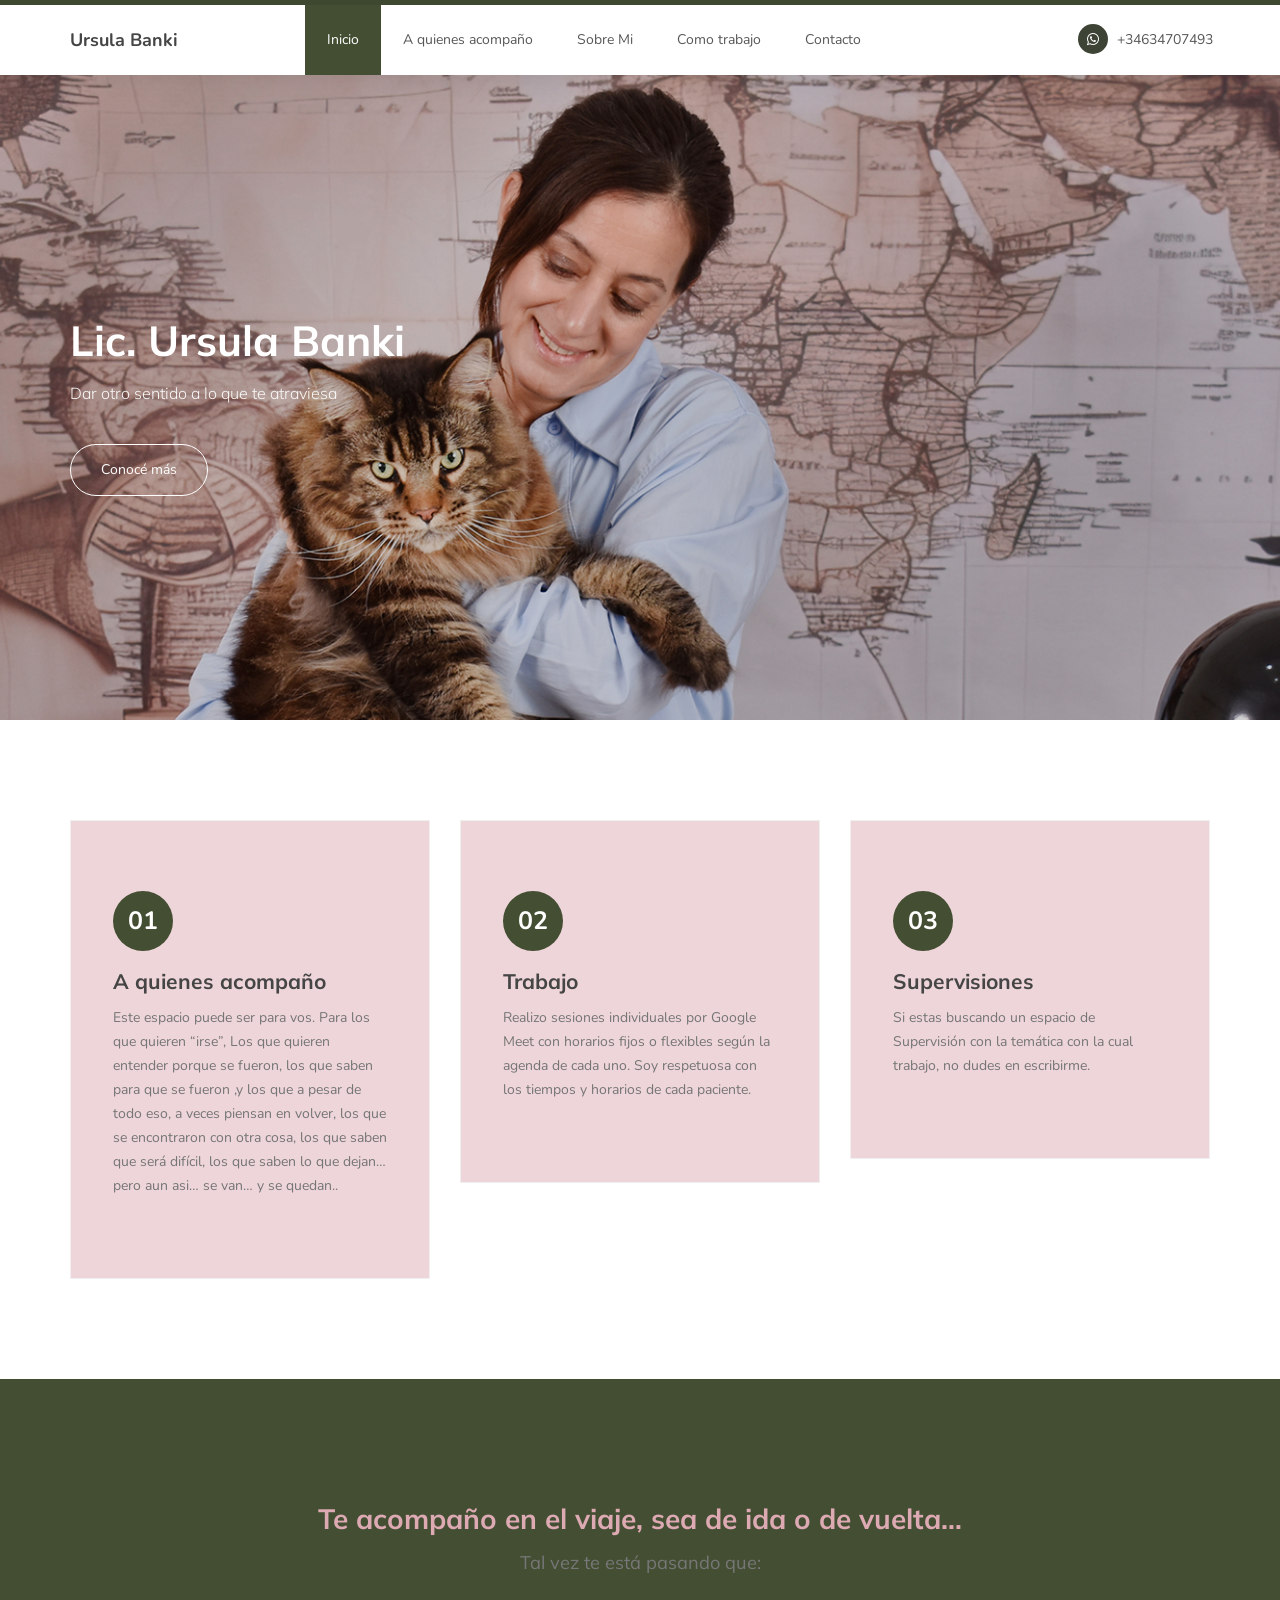
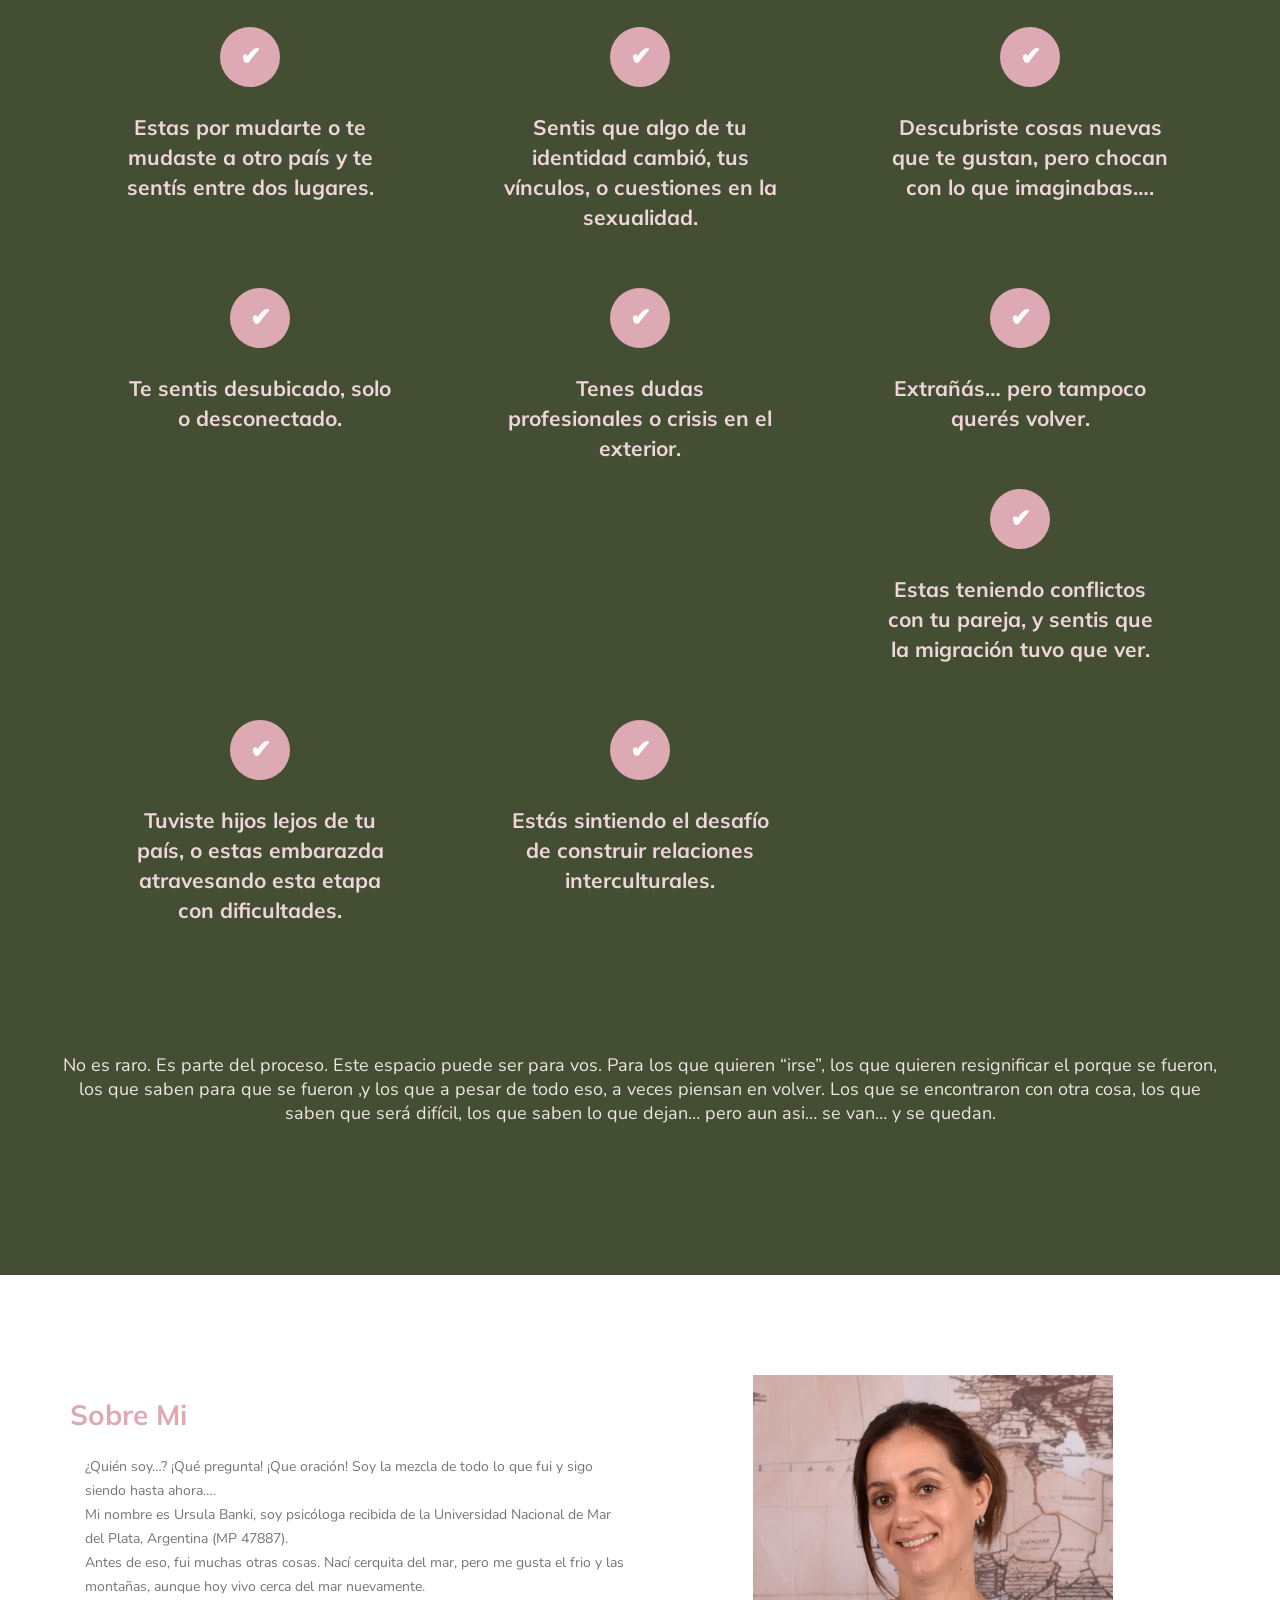
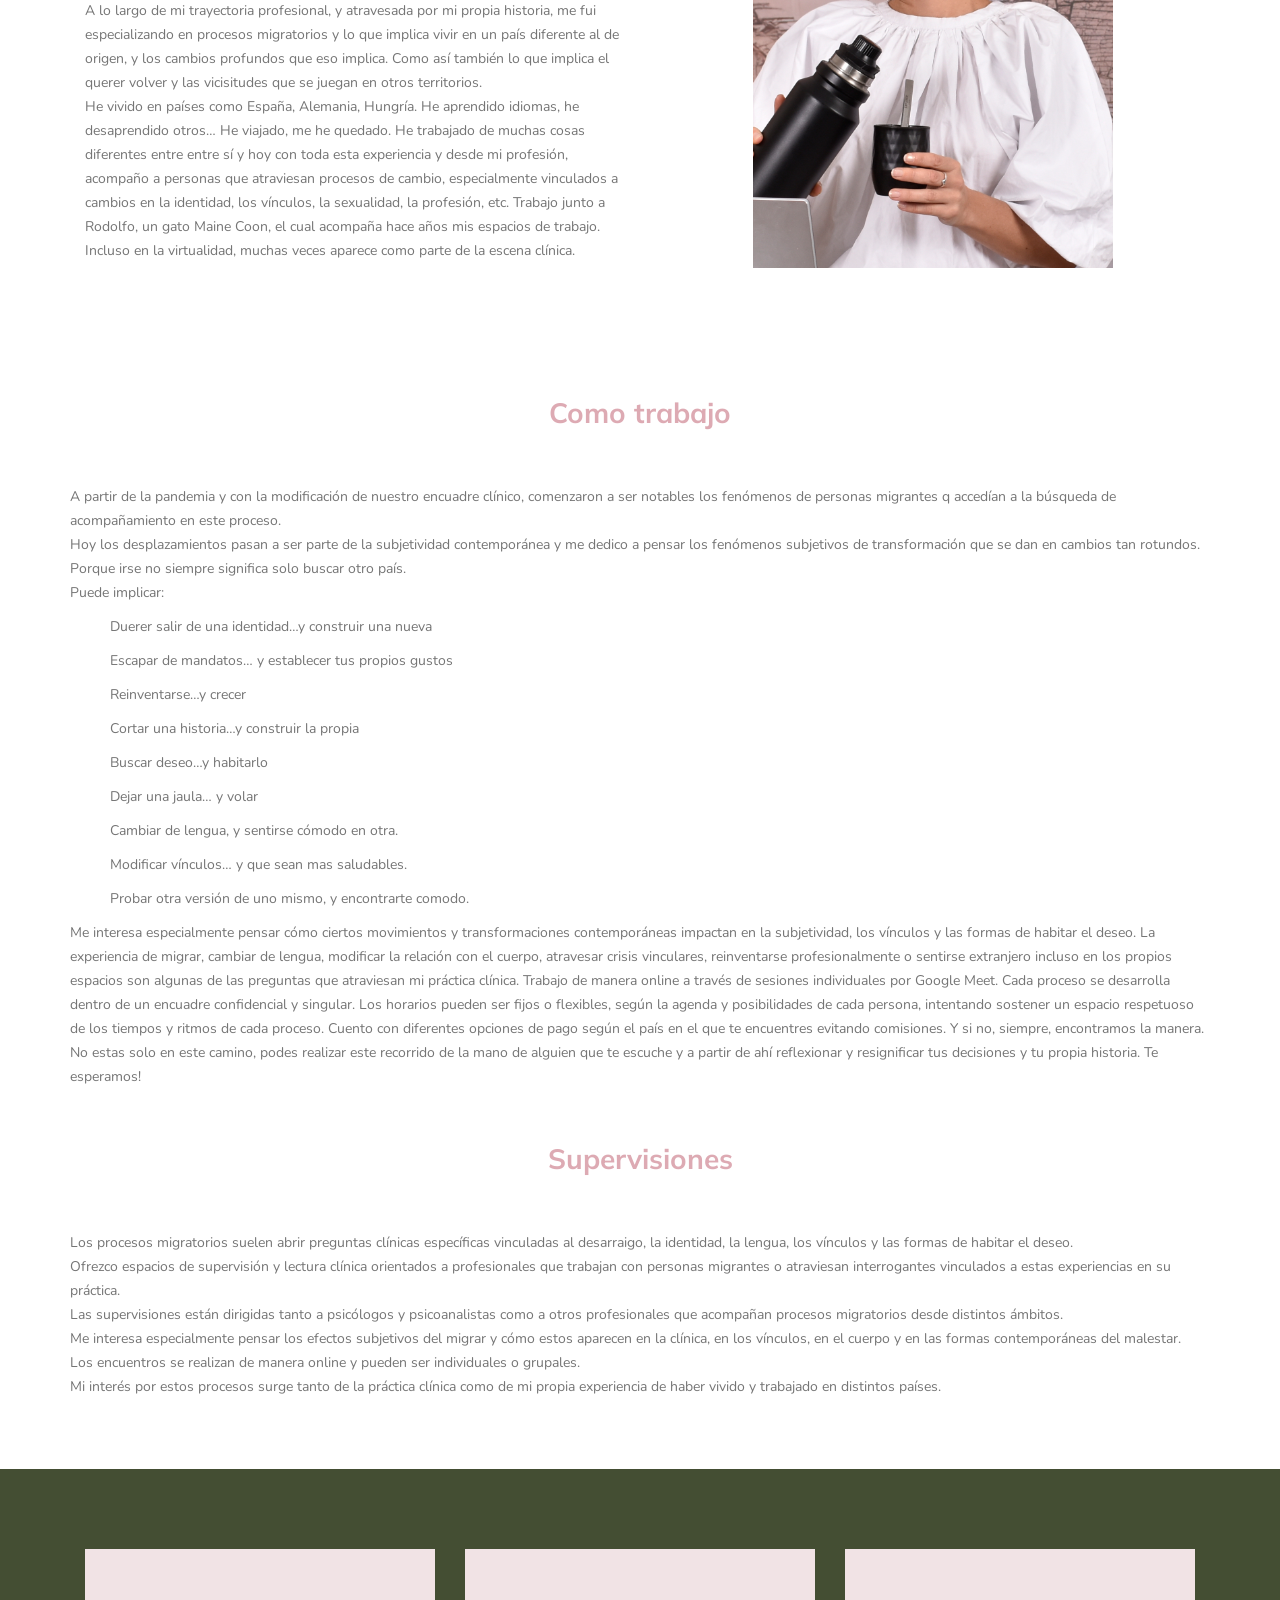
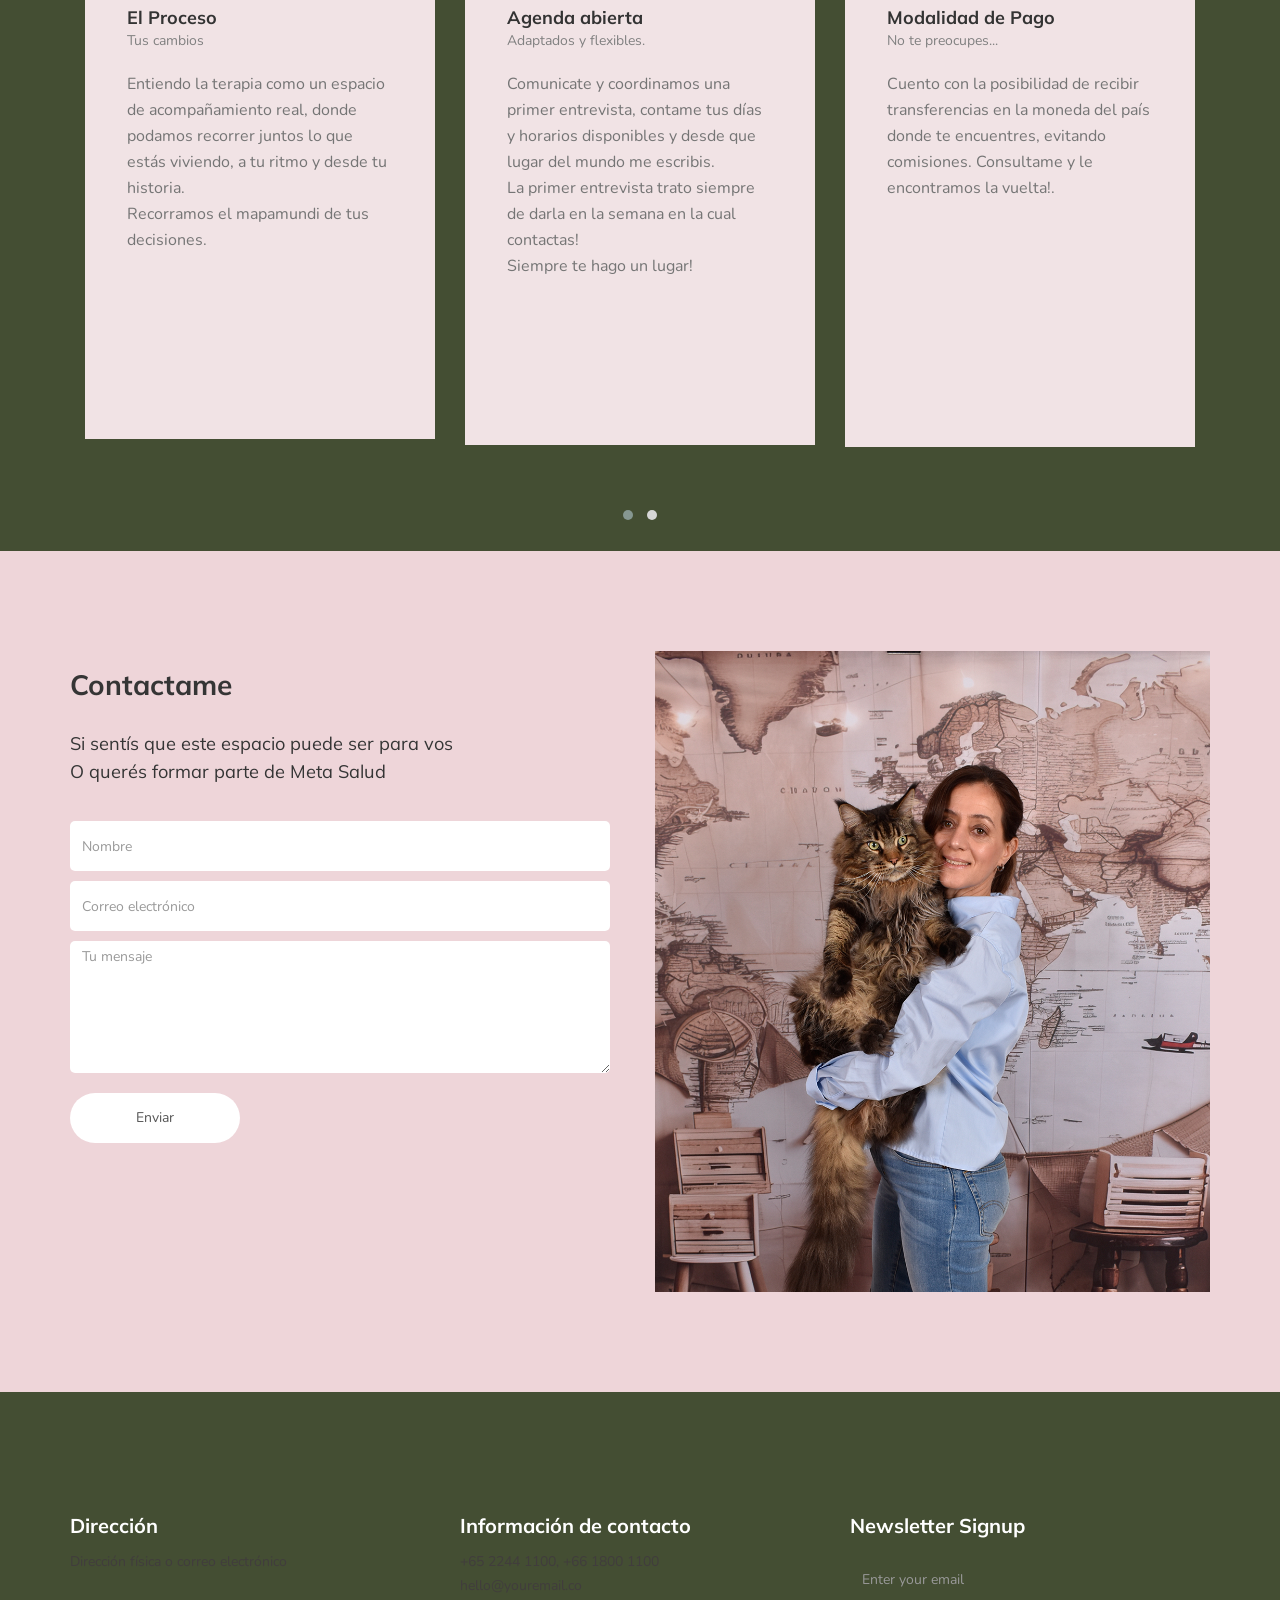
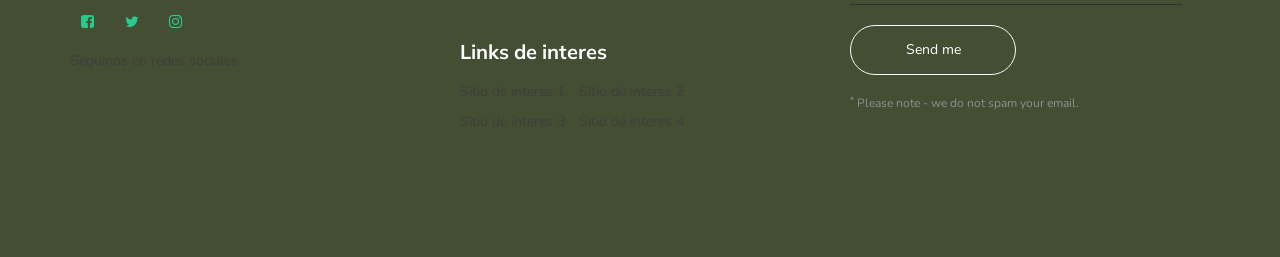
==== commit 32079690: "Add files via upload" ====
--- a/index.html
+++ b/index.html
@@ -416,7 +416,7 @@
                                              <h4>El Proceso</h4>
                                              <span>Tus cambios</span>
                                         </div>
-                                        <p>Entiendo la terapia como un espacio de acompañamiento real, donde podamos recorrer juntos lo que estás viviendo, a tu ritmo y desde tu historia.Recorramos el mapamundi de tus decisiones.</p>
+                                        <p>Entiendo la terapia como un espacio de acompañamiento real, donde podamos recorrer juntos lo que estás viviendo, a tu ritmo y desde tu historia. <br>Recorramos el mapamundi de tus decisiones.</p><br><br><br><br><br><br>
                                    </div>
                               </div>
 
@@ -426,10 +426,10 @@
                                              <h4>Agenda abierta</h4>
                                              <span>Adaptados y flexibles.</span>
                                         </div>
-                                        <p>Comunicate y coordinamos una primer entrevista, contame tus días y horarios disponibles de esta semana y desde que lugar del mundo me escribis.
-La primer entrevista trato de darla en la semana en la cual contactas!
+                                        <p>Comunicate y coordinamos una primer entrevista, contame tus días y horarios disponibles y desde que lugar del mundo me escribis.<br>
+La primer entrevista trato siempre de darla en la semana en la cual contactas!<br>
 Siempre te hago un lugar!
-</p>
+</p><br><br><br><br><br>
                                    </div>
                               </div>
 
@@ -439,7 +439,7 @@
                                              <h4>Modalidad de Pago</h4>
                                              <span>No te preocupes...</span>
                                         </div>
-                                        <p>Cuento con la posibilidad de recibir transferencias en la moneda del país donde te encuentres, evitando comisiones. Consultame y le encontramos la vuelta!.</p>
+                                        <p>Cuento con la posibilidad de recibir transferencias en la moneda del país donde te encuentres, evitando comisiones. Consultame y le encontramos la vuelta!.</p><br><br><br><br><br><br><br><br><br>
                                    </div>
                               </div>
                               <div class="col-md-4 col-sm-4">
@@ -448,7 +448,7 @@
                                              <h4>Maine Coon</h4>
                                              <span>Una raza sensible...</span>
                                         </div>
-                                        <p>Los gatos Maine Coon son reconocidos por su sensibilidad y su presencia en experiencias de zooterapia. Son conocidos por su paciencia y adaptabilidad, lo que ayuda a reducir los niveles de estrés, ansiedad y presión arterial en entornos clínicos o geriátricos.</p>
+                                        <p>Los gatos Maine Coon son reconocidos por su sensibilidad y su presencia en experiencias de zooterapia. Son conocidos por su paciencia y adaptabilidad, lo que ayuda a reducir los niveles de estrés, ansiedad y presión arterial en entornos clínicos o niños con autismo.</p><br><br><br><br>
                                    </div>
                               </div>
 
@@ -458,7 +458,7 @@
                                              <h4>Rodolfo</h4>
                                              <span>Parte de nosotros</span>
                                         </div>
-                                        <p>Rodolfo o Rodo, como muchos lo conocen, es un gato Maine Coon de cinco años de edad y 10 kilos de amor, que me acompaña desde mis años de atención presencial y que hoy también forma parte de la escena clínica online. Rodolfo ha sido muchas veces una guía silenciosa en procesos terapéuticos y momentos de especial sensibilidad, desde el afecto, la percepción y el acompañamiento </p>
+                                        <p>Rodolfo o Rodo, como muchos lo conocen, es un gato Maine Coon de cinco años de edad y 10 kilos de amor, que me acompaña desde mis años de atención presencial y que hoy también forma parte de la escena clínica online. <br>Rodolfo ha sido muchas veces una guía silenciosa en procesos terapéuticos y momentos de especial sensibilidad, desde el afecto, la percepción y el acompañamiento </p>
                                    </div>
                               </div>
 
